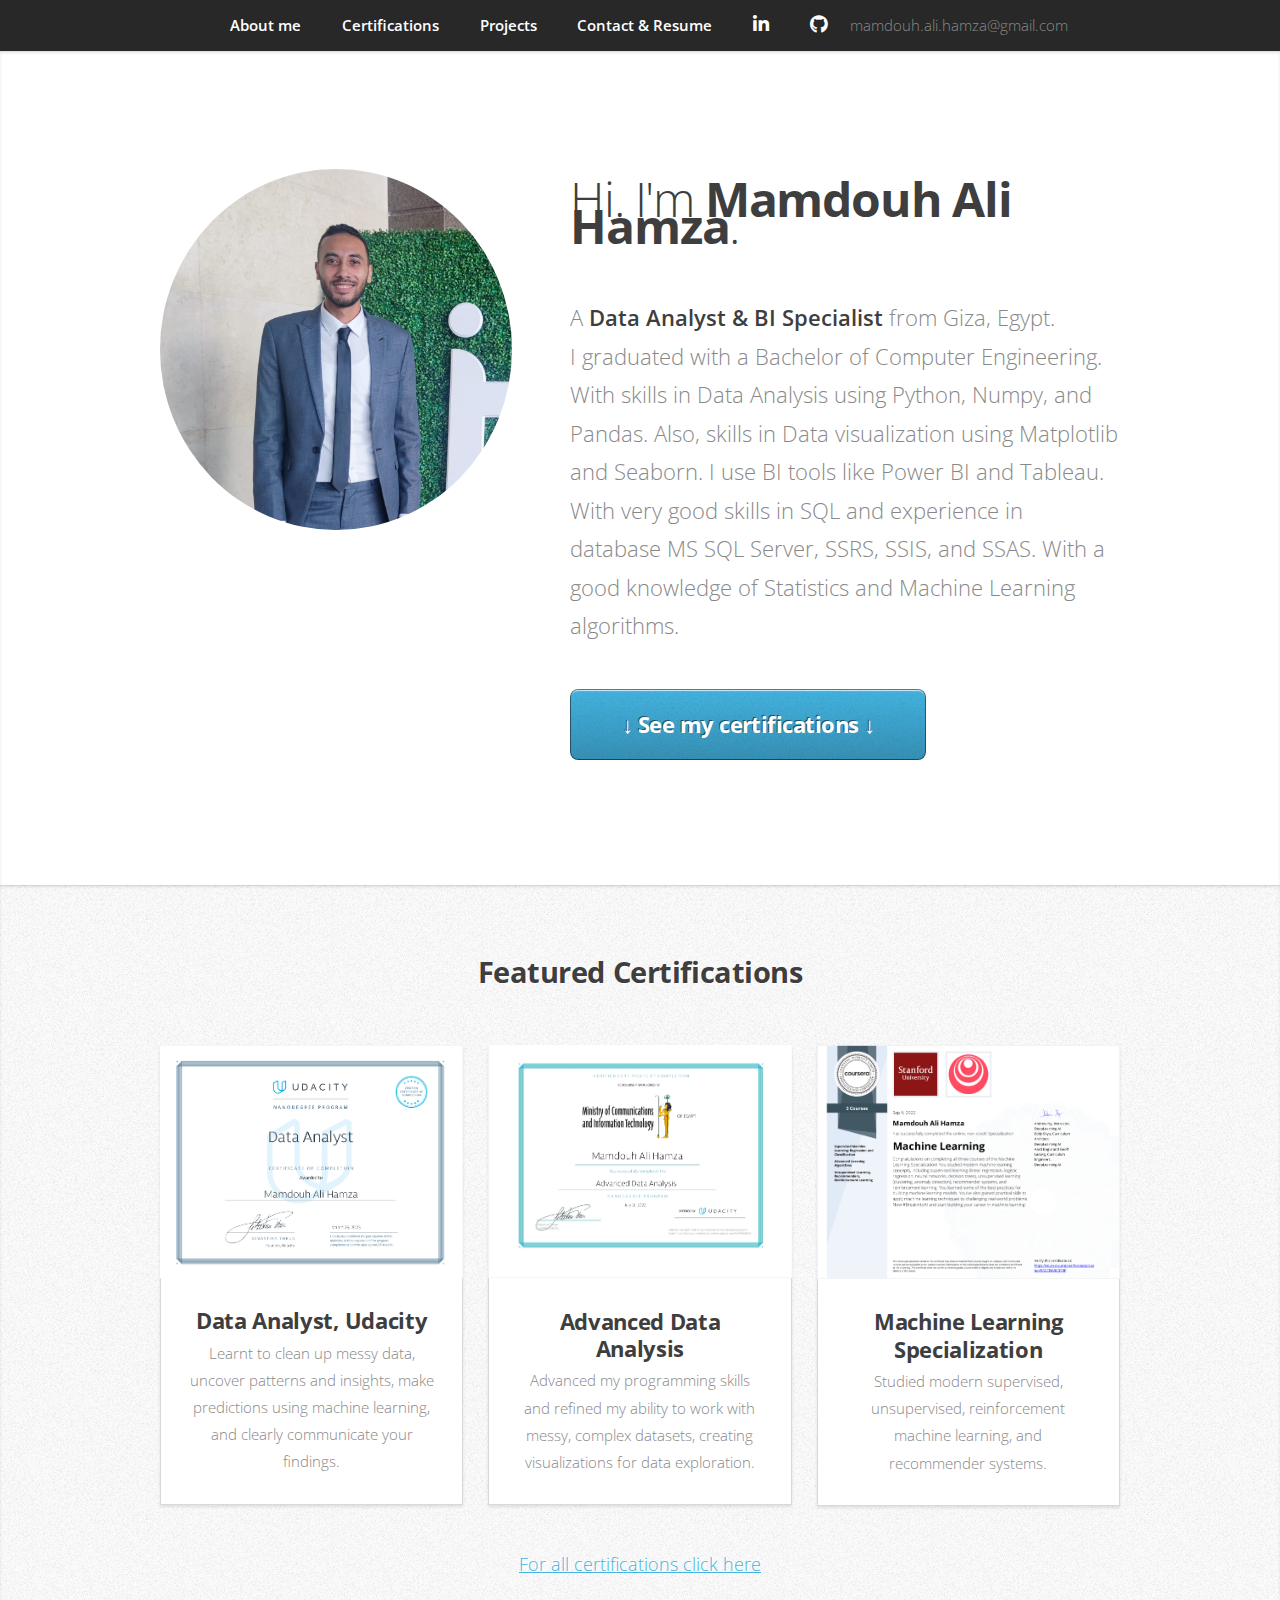
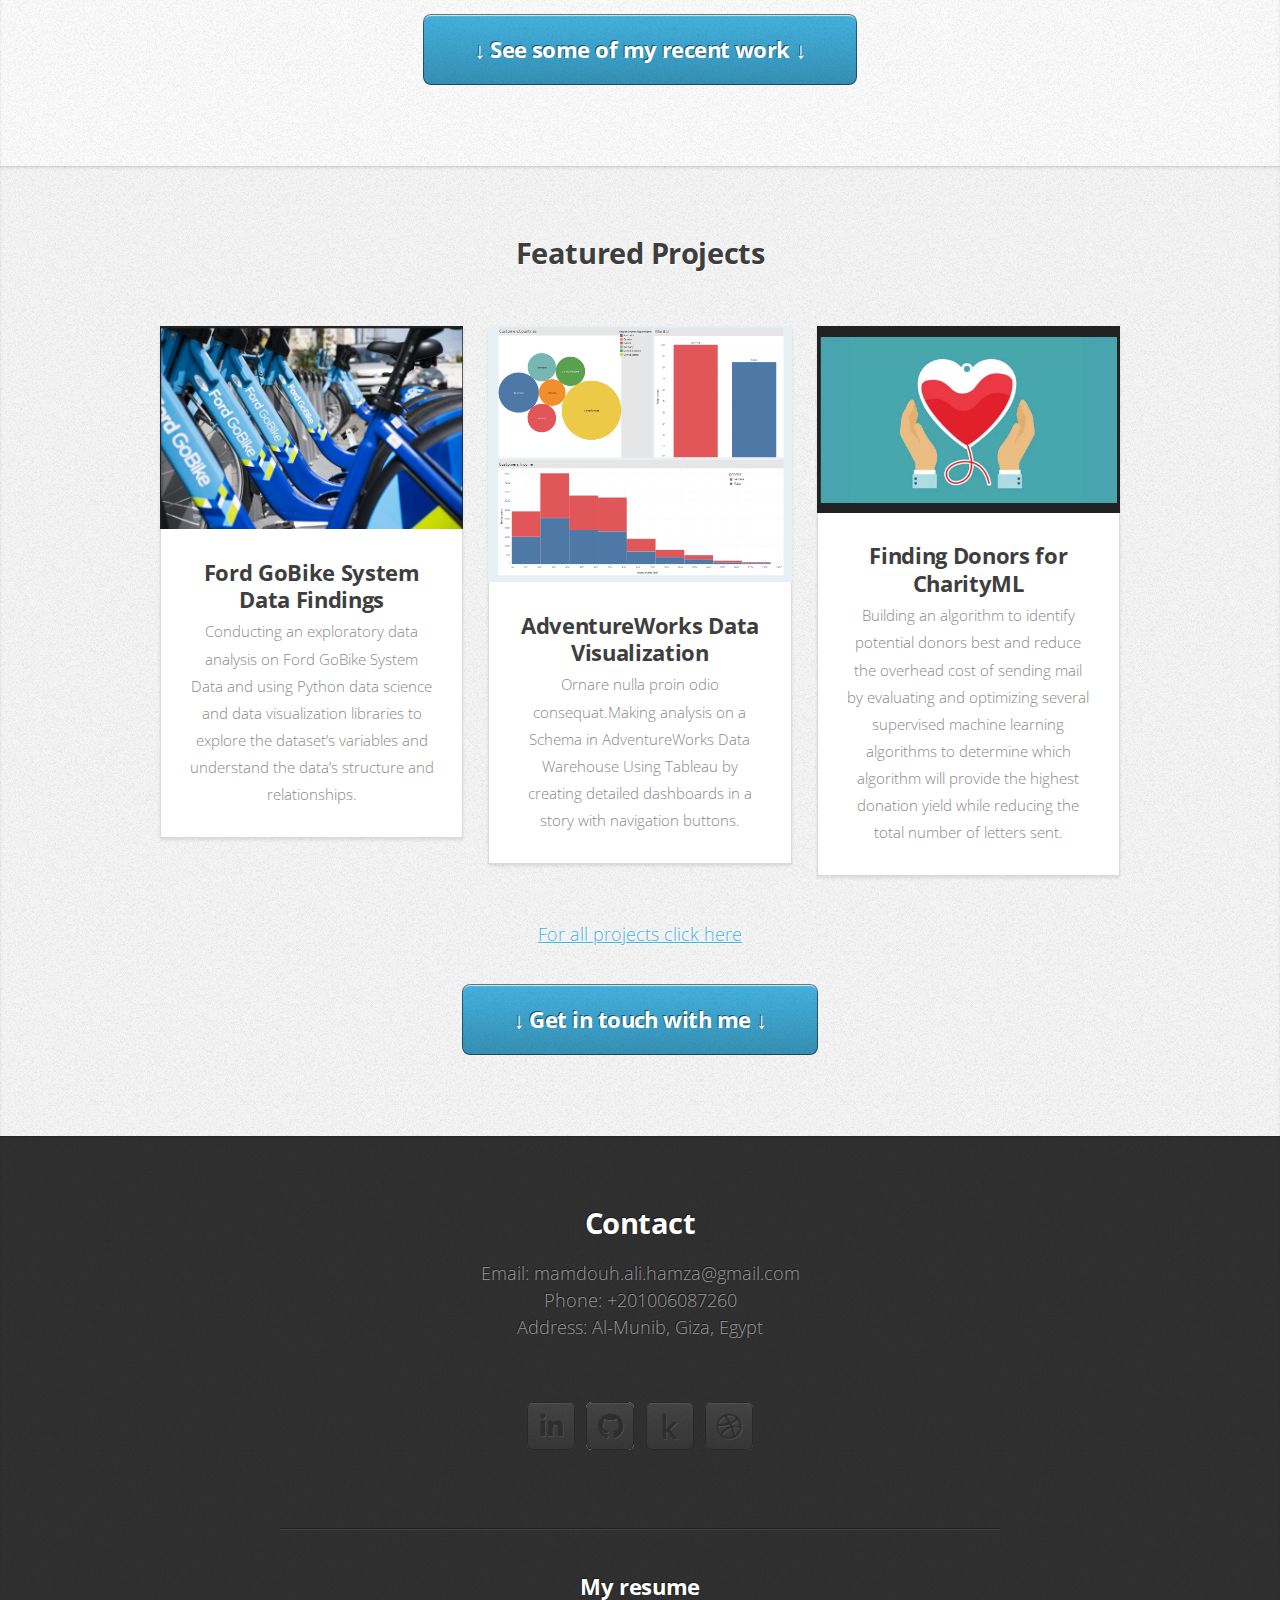
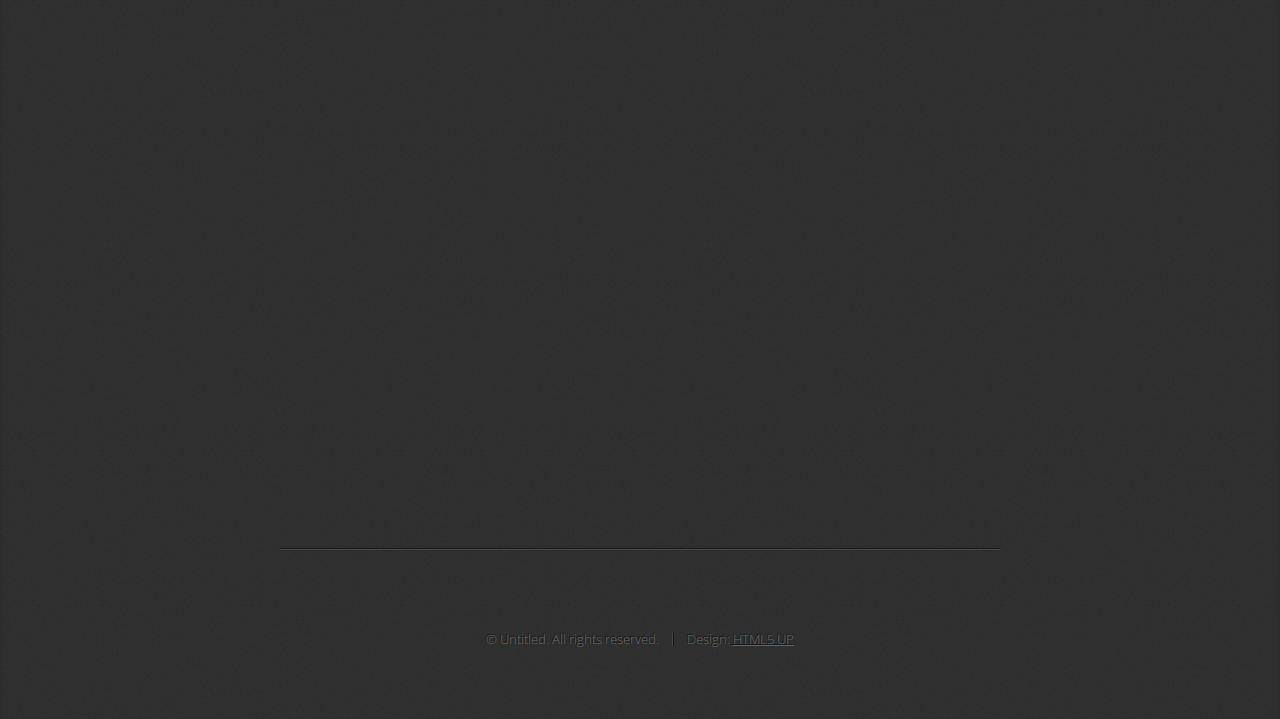
==== index.html @ 53223c03 "Update index.html" ====
<!DOCTYPE HTML>
<!--
	Miniport by HTML5 UP
	html5up.net | @ajlkn
	Free for personal and commercial use under the CCA 3.0 license (html5up.net/license)
-->
<html>
	<head>
		<title>Mamdouh's Portfolio</title>
		<meta charset="utf-8" />
		<meta name="viewport" content="width=device-width, initial-scale=1, user-scalable=no" />
		<link rel="stylesheet" href="assets/css/main.css" />
	</head>

	<body class="is-preload">

		<!-- Nav -->
			<nav id="nav">
				<ul class="container">
					<li><a href="#top">About me</a></li>
					<li><a href="#work">Certifications</a></li>
					<li><a href="#portfolio">Projects</a></li>
					<li><a href="#contact">Contact & Resume</a></li>
					
					<li><a href="https://www.linkedin.com/in/mamdouh-ali-hamza/" target="_blank" class="icon brands fa-linkedin-in"><span class="label">LinkedIn</span></a></li>
					<li><a href="https://github.com/mamdouh-ali-hamza" target="_blank" class="icon brands fa-github"><span class="label">Github</span></a></li>					
					<li><p>mamdouh.ali.hamza@gmail.com</p></li>			
				</ul>				
			</nav>

		<!-- Home -->
			<article id="top" class="wrapper style1">
				<div class="container">
					<div class="row">
						<div class="col-4 col-5-large col-12-medium">
							<span class="image fit"><img src="images/profile image1.jpg" alt="" /></span>
						</div>
						<div class="col-8 col-7-large col-12-medium">
							<header>
								<h1>Hi. I'm <strong>Mamdouh Ali Hamza</strong>.</h1>
							</header>
							<p>A <strong>Data Analyst & BI Specialist</strong> from Giza, Egypt.</br>
								 I graduated with a Bachelor of Computer Engineering. 
								With skills in Data Analysis using Python, Numpy, and Pandas. 
								Also, skills in Data visualization using Matplotlib and Seaborn. 
								I use BI tools like Power BI and Tableau. 
								With very good skills in  SQL and experience in database MS SQL Server, SSRS, SSIS, and SSAS.
								With a good knowledge of Statistics and Machine Learning algorithms.
							</p>
							<a href="#work" class="button large scrolly">&darr; See my certifications &darr;</a>
						</div>
					</div>
				</div>
			</article>

		<!-- Work -->
			<article id="work" class="wrapper style2">
				<div class="container">
					<header>
						<h2>Featured Certifications</h2>						
					</header>
					<div class="row">
						<div class="col-4 col-6-medium col-12-small">
							<article class="box style2">
								<a href="https://confirm.udacity.com/9THH42YD" target="_blank" class="image featured"><img src="images/Udacity Data Analyst Certification.png" alt="" /></a>
								<h3><a href="https://confirm.udacity.com/9THH42YD" target="_blank">Data Analyst, Udacity</a></h3>
								<p>Learnt to clean up messy data, uncover patterns and insights, make predictions using machine learning, and clearly communicate your findings.</p>
							</article>
						</div>
						<div class="col-4 col-6-medium col-12-small">
							<article class="box style2">
								<a href="https://confirm.udacity.com/GXPAGW4D" target="_blank" class="image featured"><img src="images/Advanced Data Analysis Certificate.png" alt="" /></a>
								<h3><a href="https://confirm.udacity.com/GXPAGW4D" target="_blank">Advanced Data Analysis</a></h3>
								<p>Advanced my programming skills and refined my ability to work with messy, complex datasets, creating visualizations for data exploration.</p>
							</article>
						</div>
						<div class="col-4 col-6-medium col-12-small">
							<article class="box style2">
								<a href="https://coursera.org/verify/specialization/5RCCFM9C37RP" target="_blank" class="image featured"><img src="images/Machine Learning Specialization Coursera.png" alt="" /></a>
								<h3><a href="https://coursera.org/verify/specialization/5RCCFM9C37RP" target="_blank">Machine Learning Specialization</a></h3>
								<p>Studied modern supervised, unsupervised, reinforcement machine learning, and recommender systems.</p>
							</article>
						</div>
					</div>
					<footer>
						<p><a href="https://drive.google.com/drive/folders/1p9ym1HGi2XaCDdaKX_CUDYVNmpRXcltv?usp=sharing" target="_blank">For all certifications click here</a></p>
						<a href="#portfolio" class="button large scrolly">&darr; See some of my recent work &darr;</a>
					</footer>
				</div>
			</article>

		<!-- Portfolio -->
			<article id="portfolio" class="wrapper style3">
				<div class="container">
					<header>
						<h2>Featured Projects</h2>						
					</header>
					<div class="row">
						<div class="col-4 col-6-medium col-12-small">
							<article class="box style2">
								<a href="https://github.com/mamdouh-ali-hamza/Communicate-Data-Findings" target="_blank" class="image featured"><img src="images/Ford GoBike System Data Findings.png" alt="" /></a>
								<h3><a href="https://github.com/mamdouh-ali-hamza/Communicate-Data-Findings" target="_blank">Ford GoBike System Data Findings</a></h3>
								<p>Conducting an exploratory data analysis on Ford GoBike
									System Data and using Python data science and data visualization libraries to explore the dataset’s variables and
									understand the data’s structure and relationships.</p>
							</article>
						</div>
						<div class="col-4 col-6-medium col-12-small">
							<article class="box style2">
								<a href="https://public.tableau.com/app/profile/mamdouh.ali.hamza/viz/Book2_16753751103190/Story1" target="_blank" class="image featured"><img src="images/AdventureWorks Data Visualization.png" alt="" /></a>
								<h3><a href="https://public.tableau.com/app/profile/mamdouh.ali.hamza/viz/Book2_16753751103190/Story1" target="_blank">AdventureWorks Data Visualization</a></h3>
								<p>Ornare nulla proin odio consequat.Making analysis on a Schema in AdventureWorks Data
									Warehouse Using Tableau by creating detailed dashboards in a story with navigation buttons.</p>
							</article>
						</div>
						<div class="col-4 col-6-medium col-12-small">
							<article class="box style2">
								<a href="https://github.com/mamdouh-ali-hamza/Finding-Donors-for-CharityML-Project" class="image featured"><img src="images/Finding Donors for CharityML.png" alt="" /></a>
								<h3><a href="https://github.com/mamdouh-ali-hamza/Finding-Donors-for-CharityML-Project">Finding Donors for CharityML</a></h3>
								<p>Building an algorithm to identify potential donors best and reduce the
									overhead cost of sending mail by evaluating and optimizing several supervised machine learning algorithms to
									determine which algorithm will provide the highest donation yield while reducing the total number of letters sent.</p>
							</article>
						</div>
					</div>
					<footer>
						<p><a href="https://github.com/mamdouh-ali-hamza?tab=repositories" target="_blank">For all projects click here</a></p>
						<a href="#contact" class="button large scrolly">&darr; Get in touch with me &darr;</a>
					</footer>
				</div>
			</article>

		<!-- Contact -->
			<article id="contact" class="wrapper style4">
				<div class="container medium">
					<header>
						<h2>Contact</h2>
						<p>Email: mamdouh.ali.hamza@gmail.com</br>
							Phone: +201006087260</br>
							Address: Al-Munib, Giza, Egypt</br>							
						</p>
					</header>
					<div class="row">
						<div class="col-12">
							<ul class="social">
								<li><a href="https://www.linkedin.com/in/mamdouh-ali-hamza/" target="_blank" class="icon brands fa-linkedin-in"><span class="label">LinkedIn</span></a></li>
								<li><a href="https://github.com/mamdouh-ali-hamza" target="_blank" class="icon brands fa-github"><span class="label">Github</span></a></li>
								<li><a href="https://www.kaggle.com/mamdouhalihamza" target="_blank" class="icon brands fa-kaggle"><span class="label">Kaggle</span></a></li>
								<li><a href="https://mamdouh-ali-hamza.github.io/" target="_blank" class="icon brands fa-dribbble"><span class="label">Website</span></a></li>																							
							</ul>
							
						</div>
						<div class="col-12">
							<hr />
							<h3>My resume</h3>
							<iframe src="https://drive.google.com/file/d/1KyeKARijYK1q4yAAf-oAs0cbJxmeyKhV/preview" width="640" height="480" allow="autoplay"></iframe>
							<hr />
						</div>
					</div>
					<footer>
						<ul id="copyright">
							<li>&copy; Untitled. All rights reserved.</li><li>Design: <a href="http://html5up.net">HTML5 UP</a></li>
						</ul>
					</footer>
				</div>
			</article>

		<!-- Scripts -->
			<script src="assets/js/jquery.min.js"></script>
			<script src="assets/js/jquery.scrolly.min.js"></script>
			<script src="assets/js/browser.min.js"></script>
			<script src="assets/js/breakpoints.min.js"></script>
			<script src="assets/js/util.js"></script>
			<script src="assets/js/main.js"></script>

	</body>
</html>
---- assets/css/main.css ----
@import url("https://fonts.googleapis.com/css?family=Open+Sans:300,300italic,600,600italic,700");
@import url("fontawesome-all.min.css");

/*
	Miniport by HTML5 UP
	html5up.net | @ajlkn
	Free for personal and commercial use under the CCA 3.0 license (html5up.net/license)
*/

html, body, div, span, applet, object,
iframe, h1, h2, h3, h4, h5, h6, p, blockquote,
pre, a, abbr, acronym, address, big, cite,
code, del, dfn, em, img, ins, kbd, q, s, samp,
small, strike, strong, sub, sup, tt, var, b,
u, i, center, dl, dt, dd, ol, ul, li, fieldset,
form, label, legend, table, caption, tbody,
tfoot, thead, tr, th, td, article, aside,
canvas, details, embed, figure, figcaption,
footer, header, hgroup, menu, nav, output, ruby,
section, summary, time, mark, audio, video {
	margin: 0;
	padding: 0;
	border: 0;
	font-size: 100%;
	font: inherit;
	vertical-align: baseline;}

article, aside, details, figcaption, figure,
footer, header, hgroup, menu, nav, section {
	display: block;}

body {
	line-height: 1;
}

ol, ul {
	list-style: none;
}

blockquote, q {
	quotes: none;
}

	blockquote:before, blockquote:after, q:before, q:after {
		content: '';
		content: none;
	}

table {
	border-collapse: collapse;
	border-spacing: 0;
}

body {
	-webkit-text-size-adjust: none;
}

mark {
	background-color: transparent;
	color: inherit;
}

input::-moz-focus-inner {
	border: 0;
	padding: 0;
}

input, select, textarea {
	-moz-appearance: none;
	-webkit-appearance: none;
	-ms-appearance: none;
	appearance: none;
}

/* Basic */

	html {
		box-sizing: border-box;
	}

	*, *:before, *:after {
		box-sizing: inherit;
	}

	body {
		padding-top: 3.5em;
	}

		body.is-preload *, body.is-preload *:before, body.is-preload *:after {
			-moz-animation: none !important;
			-webkit-animation: none !important;
			-ms-animation: none !important;
			animation: none !important;
			-moz-transition: none !important;
			-webkit-transition: none !important;
			-ms-transition: none !important;
			transition: none !important;
		}

	body, input, textarea, select {
		font-family: 'Open Sans', sans-serif;
		line-height: 1.85em;
		color: #888;
		font-weight: 300;
		font-size: 13pt;
	}

	a {
		-moz-transition: color .2s ease-in-out;
		-webkit-transition: color .2s ease-in-out;
		-ms-transition: color .2s ease-in-out;
		transition: color .2s ease-in-out;
		color: #43B3E0;
		text-decoration: underline;
	}

		a:hover {
			color: #43bff0 !important;
		}

		a img {
			border: 0;
		}

	b, strong {
		font-weight: 600;
		color: #3e3e3e;
	}

	i, em {
		font-style: italic;
	}

	sub {
		position: relative;
		top: 0.5em;
		font-size: 0.8em;
	}

	sup {
		position: relative;
		top: -0.5em;
		font-size: 0.8em;
	}

	blockquote {
		border-left: solid 0.75em #eee;
		padding: 1em 0 1em 1.5em;
		font-style: italic;
	}

	h1, h2, h3, h4, h5, h6 {
		color: #3e3e3e;
		margin: 0 0 0.75em 0;
	}

	h1 a, h2 a, h3 a, h4 a, h5 a, h6 a {
		text-decoration: none;
		color: inherit;
	}

	h2, h3, h4, h5, h6 {
		font-weight: 700;
	}

	h1 {
		font-size: 3.25em;
		letter-spacing: -0.025em;
		font-weight: 300;
	}

		h1 strong {
			font-weight: 700;
		}

	h2 {
		font-size: 2em;
		letter-spacing: -0.015em;
	}

	h3 {
		font-size: 1.5em;
		letter-spacing: -0.015em;
	}

	em, i {
		font-style: italic;
	}

	br.clear {
		clear: both;
	}

	hr {
		border: 0;
		border-top: solid 1px #444;
		border-top-color: rgba(0, 0, 0, 0.35);
		box-shadow: 0px 1px 0px 0px rgba(255, 255, 255, 0.1);
		height: 1px;
		margin: 3em 0;
	}

	p, ul, ol, dl, table {
		margin-bottom: 2em;
	}

	header {
		margin: 0 0 3em 0;
	}

		header > p {
			font-size: 1.25em;
			margin: 0;
		}

	footer {
		margin: 3em 0 0 0;
	}

		footer > p {
			font-size: 1.25em;
		}

/* Container */

	.container {
		margin: 0 auto;
		max-width: calc(100% - 50px);
		width: 1200px;
	}

		.container.medium {
			width: 900px;
		}

		@media screen and (max-width: 1680px) {

			.container {
				width: 1200px;
			}

				.container.medium {
					width: 900px;
				}

		}

		@media screen and (max-width: 1280px) {

			.container {
				width: 960px;
			}

				.container.medium {
					width: 720px;
				}

		}

		@media screen and (max-width: 980px) {

			.container {
				width: 100%;
			}

				.container.medium {
					width: 75%;
				}

		}

		@media screen and (max-width: 736px) {

			.container {
				width: 100%;
				max-width: calc(100% - 30px);
			}

				.container.medium {
					width: 100%;
				}

		}

/* Row */

	.row {
		display: flex;
		flex-wrap: wrap;
		box-sizing: border-box;
		align-items: stretch;
	}

		.row > * {
			box-sizing: border-box;
		}

		.row.gtr-uniform > * > :last-child {
			margin-bottom: 0;
		}

		.row.aln-left {
			justify-content: flex-start;
		}

		.row.aln-center {
			justify-content: center;
		}

		.row.aln-right {
			justify-content: flex-end;
		}

		.row.aln-top {
			align-items: flex-start;
		}

		.row.aln-middle {
			align-items: center;
		}

		.row.aln-bottom {
			align-items: flex-end;
		}

		.row > .imp {
			order: -1;
		}

		.row > .col-1 {
			width: 8.33333%;
		}

		.row > .off-1 {
			margin-left: 8.33333%;
		}

		.row > .col-2 {
			width: 16.66667%;
		}

		.row > .off-2 {
			margin-left: 16.66667%;
		}

		.row > .col-3 {
			width: 25%;
		}

		.row > .off-3 {
			margin-left: 25%;
		}

		.row > .col-4 {
			width: 33.33333%;
		}

		.row > .off-4 {
			margin-left: 33.33333%;
		}

		.row > .col-5 {
			width: 41.66667%;
		}

		.row > .off-5 {
			margin-left: 41.66667%;
		}

		.row > .col-6 {
			width: 50%;
		}

		.row > .off-6 {
			margin-left: 50%;
		}

		.row > .col-7 {
			width: 58.33333%;
		}

		.row > .off-7 {
			margin-left: 58.33333%;
		}

		.row > .col-8 {
			width: 66.66667%;
		}

		.row > .off-8 {
			margin-left: 66.66667%;
		}

		.row > .col-9 {
			width: 75%;
		}

		.row > .off-9 {
			margin-left: 75%;
		}

		.row > .col-10 {
			width: 83.33333%;
		}

		.row > .off-10 {
			margin-left: 83.33333%;
		}

		.row > .col-11 {
			width: 91.66667%;
		}

		.row > .off-11 {
			margin-left: 91.66667%;
		}

		.row > .col-12 {
			width: 100%;
		}

		.row > .off-12 {
			margin-left: 100%;
		}

		.row.gtr-0 {
			margin-top: 0px;
			margin-left: 0px;
		}

			.row.gtr-0 > * {
				padding: 0px 0 0 0px;
			}

			.row.gtr-0.gtr-uniform {
				margin-top: 0px;
			}

				.row.gtr-0.gtr-uniform > * {
					padding-top: 0px;
				}

		.row.gtr-25 {
			margin-top: -6.25px;
			margin-left: -6.25px;
		}

			.row.gtr-25 > * {
				padding: 6.25px 0 0 6.25px;
			}

			.row.gtr-25.gtr-uniform {
				margin-top: -6.25px;
			}

				.row.gtr-25.gtr-uniform > * {
					padding-top: 6.25px;
				}

		.row.gtr-50 {
			margin-top: -12.5px;
			margin-left: -12.5px;
		}

			.row.gtr-50 > * {
				padding: 12.5px 0 0 12.5px;
			}

			.row.gtr-50.gtr-uniform {
				margin-top: -12.5px;
			}

				.row.gtr-50.gtr-uniform > * {
					padding-top: 12.5px;
				}

		.row {
			margin-top: -25px;
			margin-left: -25px;
		}

			.row > * {
				padding: 25px 0 0 25px;
			}

			.row.gtr-uniform {
				margin-top: -25px;
			}

				.row.gtr-uniform > * {
					padding-top: 25px;
				}

		.row.gtr-150 {
			margin-top: -37.5px;
			margin-left: -37.5px;
		}

			.row.gtr-150 > * {
				padding: 37.5px 0 0 37.5px;
			}

			.row.gtr-150.gtr-uniform {
				margin-top: -37.5px;
			}

				.row.gtr-150.gtr-uniform > * {
					padding-top: 37.5px;
				}

		.row.gtr-200 {
			margin-top: -50px;
			margin-left: -50px;
		}

			.row.gtr-200 > * {
				padding: 50px 0 0 50px;
			}

			.row.gtr-200.gtr-uniform {
				margin-top: -50px;
			}

				.row.gtr-200.gtr-uniform > * {
					padding-top: 50px;
				}

		@media screen and (max-width: 1680px) {

			.row {
				display: flex;
				flex-wrap: wrap;
				box-sizing: border-box;
				align-items: stretch;
			}

				.row > * {
					box-sizing: border-box;
				}

				.row.gtr-uniform > * > :last-child {
					margin-bottom: 0;
				}

				.row.aln-left {
					justify-content: flex-start;
				}

				.row.aln-center {
					justify-content: center;
				}

				.row.aln-right {
					justify-content: flex-end;
				}

				.row.aln-top {
					align-items: flex-start;
				}

				.row.aln-middle {
					align-items: center;
				}

				.row.aln-bottom {
					align-items: flex-end;
				}

				.row > .imp-xlarge {
					order: -1;
				}

				.row > .col-1-xlarge {
					width: 8.33333%;
				}

				.row > .off-1-xlarge {
					margin-left: 8.33333%;
				}

				.row > .col-2-xlarge {
					width: 16.66667%;
				}

				.row > .off-2-xlarge {
					margin-left: 16.66667%;
				}

				.row > .col-3-xlarge {
					width: 25%;
				}

				.row > .off-3-xlarge {
					margin-left: 25%;
				}

				.row > .col-4-xlarge {
					width: 33.33333%;
				}

				.row > .off-4-xlarge {
					margin-left: 33.33333%;
				}

				.row > .col-5-xlarge {
					width: 41.66667%;
				}

				.row > .off-5-xlarge {
					margin-left: 41.66667%;
				}

				.row > .col-6-xlarge {
					width: 50%;
				}

				.row > .off-6-xlarge {
					margin-left: 50%;
				}

				.row > .col-7-xlarge {
					width: 58.33333%;
				}

				.row > .off-7-xlarge {
					margin-left: 58.33333%;
				}

				.row > .col-8-xlarge {
					width: 66.66667%;
				}

				.row > .off-8-xlarge {
					margin-left: 66.66667%;
				}

				.row > .col-9-xlarge {
					width: 75%;
				}

				.row > .off-9-xlarge {
					margin-left: 75%;
				}

				.row > .col-10-xlarge {
					width: 83.33333%;
				}

				.row > .off-10-xlarge {
					margin-left: 83.33333%;
				}

				.row > .col-11-xlarge {
					width: 91.66667%;
				}

				.row > .off-11-xlarge {
					margin-left: 91.66667%;
				}

				.row > .col-12-xlarge {
					width: 100%;
				}

				.row > .off-12-xlarge {
					margin-left: 100%;
				}

				.row.gtr-0 {
					margin-top: 0px;
					margin-left: 0px;
				}

					.row.gtr-0 > * {
						padding: 0px 0 0 0px;
					}

					.row.gtr-0.gtr-uniform {
						margin-top: 0px;
					}

						.row.gtr-0.gtr-uniform > * {
							padding-top: 0px;
						}

				.row.gtr-25 {
					margin-top: -6.25px;
					margin-left: -6.25px;
				}

					.row.gtr-25 > * {
						padding: 6.25px 0 0 6.25px;
					}

					.row.gtr-25.gtr-uniform {
						margin-top: -6.25px;
					}

						.row.gtr-25.gtr-uniform > * {
							padding-top: 6.25px;
						}

				.row.gtr-50 {
					margin-top: -12.5px;
					margin-left: -12.5px;
				}

					.row.gtr-50 > * {
						padding: 12.5px 0 0 12.5px;
					}

					.row.gtr-50.gtr-uniform {
						margin-top: -12.5px;
					}

						.row.gtr-50.gtr-uniform > * {
							padding-top: 12.5px;
						}

				.row {
					margin-top: -25px;
					margin-left: -25px;
				}

					.row > * {
						padding: 25px 0 0 25px;
					}

					.row.gtr-uniform {
						margin-top: -25px;
					}

						.row.gtr-uniform > * {
							padding-top: 25px;
						}

				.row.gtr-150 {
					margin-top: -37.5px;
					margin-left: -37.5px;
				}

					.row.gtr-150 > * {
						padding: 37.5px 0 0 37.5px;
					}

					.row.gtr-150.gtr-uniform {
						margin-top: -37.5px;
					}

						.row.gtr-150.gtr-uniform > * {
							padding-top: 37.5px;
						}

				.row.gtr-200 {
					margin-top: -50px;
					margin-left: -50px;
				}

					.row.gtr-200 > * {
						padding: 50px 0 0 50px;
					}

					.row.gtr-200.gtr-uniform {
						margin-top: -50px;
					}

						.row.gtr-200.gtr-uniform > * {
							padding-top: 50px;
						}

		}

		@media screen and (max-width: 1280px) {

			.row {
				display: flex;
				flex-wrap: wrap;
				box-sizing: border-box;
				align-items: stretch;
			}

				.row > * {
					box-sizing: border-box;
				}

				.row.gtr-uniform > * > :last-child {
					margin-bottom: 0;
				}

				.row.aln-left {
					justify-content: flex-start;
				}

				.row.aln-center {
					justify-content: center;
				}

				.row.aln-right {
					justify-content: flex-end;
				}

				.row.aln-top {
					align-items: flex-start;
				}

				.row.aln-middle {
					align-items: center;
				}

				.row.aln-bottom {
					align-items: flex-end;
				}

				.row > .imp-large {
					order: -1;
				}

				.row > .col-1-large {
					width: 8.33333%;
				}

				.row > .off-1-large {
					margin-left: 8.33333%;
				}

				.row > .col-2-large {
					width: 16.66667%;
				}

				.row > .off-2-large {
					margin-left: 16.66667%;
				}

				.row > .col-3-large {
					width: 25%;
				}

				.row > .off-3-large {
					margin-left: 25%;
				}

				.row > .col-4-large {
					width: 33.33333%;
				}

				.row > .off-4-large {
					margin-left: 33.33333%;
				}

				.row > .col-5-large {
					width: 41.66667%;
				}

				.row > .off-5-large {
					margin-left: 41.66667%;
				}

				.row > .col-6-large {
					width: 50%;
				}

				.row > .off-6-large {
					margin-left: 50%;
				}

				.row > .col-7-large {
					width: 58.33333%;
				}

				.row > .off-7-large {
					margin-left: 58.33333%;
				}

				.row > .col-8-large {
					width: 66.66667%;
				}

				.row > .off-8-large {
					margin-left: 66.66667%;
				}

				.row > .col-9-large {
					width: 75%;
				}

				.row > .off-9-large {
					margin-left: 75%;
				}

				.row > .col-10-large {
					width: 83.33333%;
				}

				.row > .off-10-large {
					margin-left: 83.33333%;
				}

				.row > .col-11-large {
					width: 91.66667%;
				}

				.row > .off-11-large {
					margin-left: 91.66667%;
				}

				.row > .col-12-large {
					width: 100%;
				}

				.row > .off-12-large {
					margin-left: 100%;
				}

				.row.gtr-0 {
					margin-top: 0px;
					margin-left: 0px;
				}

					.row.gtr-0 > * {
						padding: 0px 0 0 0px;
					}

					.row.gtr-0.gtr-uniform {
						margin-top: 0px;
					}

						.row.gtr-0.gtr-uniform > * {
							padding-top: 0px;
						}

				.row.gtr-25 {
					margin-top: -6.25px;
					margin-left: -6.25px;
				}

					.row.gtr-25 > * {
						padding: 6.25px 0 0 6.25px;
					}

					.row.gtr-25.gtr-uniform {
						margin-top: -6.25px;
					}

						.row.gtr-25.gtr-uniform > * {
							padding-top: 6.25px;
						}

				.row.gtr-50 {
					margin-top: -12.5px;
					margin-left: -12.5px;
				}

					.row.gtr-50 > * {
						padding: 12.5px 0 0 12.5px;
					}

					.row.gtr-50.gtr-uniform {
						margin-top: -12.5px;
					}

						.row.gtr-50.gtr-uniform > * {
							padding-top: 12.5px;
						}

				.row {
					margin-top: -25px;
					margin-left: -25px;
				}

					.row > * {
						padding: 25px 0 0 25px;
					}

					.row.gtr-uniform {
						margin-top: -25px;
					}

						.row.gtr-uniform > * {
							padding-top: 25px;
						}

				.row.gtr-150 {
					margin-top: -37.5px;
					margin-left: -37.5px;
				}

					.row.gtr-150 > * {
						padding: 37.5px 0 0 37.5px;
					}

					.row.gtr-150.gtr-uniform {
						margin-top: -37.5px;
					}

						.row.gtr-150.gtr-uniform > * {
							padding-top: 37.5px;
						}

				.row.gtr-200 {
					margin-top: -50px;
					margin-left: -50px;
				}

					.row.gtr-200 > * {
						padding: 50px 0 0 50px;
					}

					.row.gtr-200.gtr-uniform {
						margin-top: -50px;
					}

						.row.gtr-200.gtr-uniform > * {
							padding-top: 50px;
						}

		}

		@media screen and (max-width: 980px) {

			.row {
				display: flex;
				flex-wrap: wrap;
				box-sizing: border-box;
				align-items: stretch;
			}

				.row > * {
					box-sizing: border-box;
				}

				.row.gtr-uniform > * > :last-child {
					margin-bottom: 0;
				}

				.row.aln-left {
					justify-content: flex-start;
				}

				.row.aln-center {
					justify-content: center;
				}

				.row.aln-right {
					justify-content: flex-end;
				}

				.row.aln-top {
					align-items: flex-start;
				}

				.row.aln-middle {
					align-items: center;
				}

				.row.aln-bottom {
					align-items: flex-end;
				}

				.row > .imp-medium {
					order: -1;
				}

				.row > .col-1-medium {
					width: 8.33333%;
				}

				.row > .off-1-medium {
					margin-left: 8.33333%;
				}

				.row > .col-2-medium {
					width: 16.66667%;
				}

				.row > .off-2-medium {
					margin-left: 16.66667%;
				}

				.row > .col-3-medium {
					width: 25%;
				}

				.row > .off-3-medium {
					margin-left: 25%;
				}

				.row > .col-4-medium {
					width: 33.33333%;
				}

				.row > .off-4-medium {
					margin-left: 33.33333%;
				}

				.row > .col-5-medium {
					width: 41.66667%;
				}

				.row > .off-5-medium {
					margin-left: 41.66667%;
				}

				.row > .col-6-medium {
					width: 50%;
				}

				.row > .off-6-medium {
					margin-left: 50%;
				}

				.row > .col-7-medium {
					width: 58.33333%;
				}

				.row > .off-7-medium {
					margin-left: 58.33333%;
				}

				.row > .col-8-medium {
					width: 66.66667%;
				}

				.row > .off-8-medium {
					margin-left: 66.66667%;
				}

				.row > .col-9-medium {
					width: 75%;
				}

				.row > .off-9-medium {
					margin-left: 75%;
				}

				.row > .col-10-medium {
					width: 83.33333%;
				}

				.row > .off-10-medium {
					margin-left: 83.33333%;
				}

				.row > .col-11-medium {
					width: 91.66667%;
				}

				.row > .off-11-medium {
					margin-left: 91.66667%;
				}

				.row > .col-12-medium {
					width: 100%;
				}

				.row > .off-12-medium {
					margin-left: 100%;
				}

				.row.gtr-0 {
					margin-top: 0px;
					margin-left: 0px;
				}

					.row.gtr-0 > * {
						padding: 0px 0 0 0px;
					}

					.row.gtr-0.gtr-uniform {
						margin-top: 0px;
					}

						.row.gtr-0.gtr-uniform > * {
							padding-top: 0px;
						}

				.row.gtr-25 {
					margin-top: -6.25px;
					margin-left: -6.25px;
				}

					.row.gtr-25 > * {
						padding: 6.25px 0 0 6.25px;
					}

					.row.gtr-25.gtr-uniform {
						margin-top: -6.25px;
					}

						.row.gtr-25.gtr-uniform > * {
							padding-top: 6.25px;
						}

				.row.gtr-50 {
					margin-top: -12.5px;
					margin-left: -12.5px;
				}

					.row.gtr-50 > * {
						padding: 12.5px 0 0 12.5px;
					}

					.row.gtr-50.gtr-uniform {
						margin-top: -12.5px;
					}

						.row.gtr-50.gtr-uniform > * {
							padding-top: 12.5px;
						}

				.row {
					margin-top: -25px;
					margin-left: -25px;
				}

					.row > * {
						padding: 25px 0 0 25px;
					}

					.row.gtr-uniform {
						margin-top: -25px;
					}

						.row.gtr-uniform > * {
							padding-top: 25px;
						}

				.row.gtr-150 {
					margin-top: -37.5px;
					margin-left: -37.5px;
				}

					.row.gtr-150 > * {
						padding: 37.5px 0 0 37.5px;
					}

					.row.gtr-150.gtr-uniform {
						margin-top: -37.5px;
					}

						.row.gtr-150.gtr-uniform > * {
							padding-top: 37.5px;
						}

				.row.gtr-200 {
					margin-top: -50px;
					margin-left: -50px;
				}

					.row.gtr-200 > * {
						padding: 50px 0 0 50px;
					}

					.row.gtr-200.gtr-uniform {
						margin-top: -50px;
					}

						.row.gtr-200.gtr-uniform > * {
							padding-top: 50px;
						}

		}

		@media screen and (max-width: 736px) {

			.row {
				display: flex;
				flex-wrap: wrap;
				box-sizing: border-box;
				align-items: stretch;
			}

				.row > * {
					box-sizing: border-box;
				}

				.row.gtr-uniform > * > :last-child {
					margin-bottom: 0;
				}

				.row.aln-left {
					justify-content: flex-start;
				}

				.row.aln-center {
					justify-content: center;
				}

				.row.aln-right {
					justify-content: flex-end;
				}

				.row.aln-top {
					align-items: flex-start;
				}

				.row.aln-middle {
					align-items: center;
				}

				.row.aln-bottom {
					align-items: flex-end;
				}

				.row > .imp-small {
					order: -1;
				}

				.row > .col-1-small {
					width: 8.33333%;
				}

				.row > .off-1-small {
					margin-left: 8.33333%;
				}

				.row > .col-2-small {
					width: 16.66667%;
				}

				.row > .off-2-small {
					margin-left: 16.66667%;
				}

				.row > .col-3-small {
					width: 25%;
				}

				.row > .off-3-small {
					margin-left: 25%;
				}

				.row > .col-4-small {
					width: 33.33333%;
				}

				.row > .off-4-small {
					margin-left: 33.33333%;
				}

				.row > .col-5-small {
					width: 41.66667%;
				}

				.row > .off-5-small {
					margin-left: 41.66667%;
				}

				.row > .col-6-small {
					width: 50%;
				}

				.row > .off-6-small {
					margin-left: 50%;
				}

				.row > .col-7-small {
					width: 58.33333%;
				}

				.row > .off-7-small {
					margin-left: 58.33333%;
				}

				.row > .col-8-small {
					width: 66.66667%;
				}

				.row > .off-8-small {
					margin-left: 66.66667%;
				}

				.row > .col-9-small {
					width: 75%;
				}

				.row > .off-9-small {
					margin-left: 75%;
				}

				.row > .col-10-small {
					width: 83.33333%;
				}

				.row > .off-10-small {
					margin-left: 83.33333%;
				}

				.row > .col-11-small {
					width: 91.66667%;
				}

				.row > .off-11-small {
					margin-left: 91.66667%;
				}

				.row > .col-12-small {
					width: 100%;
				}

				.row > .off-12-small {
					margin-left: 100%;
				}

				.row.gtr-0 {
					margin-top: 0px;
					margin-left: 0px;
				}

					.row.gtr-0 > * {
						padding: 0px 0 0 0px;
					}

					.row.gtr-0.gtr-uniform {
						margin-top: 0px;
					}

						.row.gtr-0.gtr-uniform > * {
							padding-top: 0px;
						}

				.row.gtr-25 {
					margin-top: -3.75px;
					margin-left: -3.75px;
				}

					.row.gtr-25 > * {
						padding: 3.75px 0 0 3.75px;
					}

					.row.gtr-25.gtr-uniform {
						margin-top: -3.75px;
					}

						.row.gtr-25.gtr-uniform > * {
							padding-top: 3.75px;
						}

				.row.gtr-50 {
					margin-top: -7.5px;
					margin-left: -7.5px;
				}

					.row.gtr-50 > * {
						padding: 7.5px 0 0 7.5px;
					}

					.row.gtr-50.gtr-uniform {
						margin-top: -7.5px;
					}

						.row.gtr-50.gtr-uniform > * {
							padding-top: 7.5px;
						}

				.row {
					margin-top: -15px;
					margin-left: -15px;
				}

					.row > * {
						padding: 15px 0 0 15px;
					}

					.row.gtr-uniform {
						margin-top: -15px;
					}

						.row.gtr-uniform > * {
							padding-top: 15px;
						}

				.row.gtr-150 {
					margin-top: -22.5px;
					margin-left: -22.5px;
				}

					.row.gtr-150 > * {
						padding: 22.5px 0 0 22.5px;
					}

					.row.gtr-150.gtr-uniform {
						margin-top: -22.5px;
					}

						.row.gtr-150.gtr-uniform > * {
							padding-top: 22.5px;
						}

				.row.gtr-200 {
					margin-top: -30px;
					margin-left: -30px;
				}

					.row.gtr-200 > * {
						padding: 30px 0 0 30px;
					}

					.row.gtr-200.gtr-uniform {
						margin-top: -30px;
					}

						.row.gtr-200.gtr-uniform > * {
							padding-top: 30px;
						}

		}

/* Form */

	form label {
		color: #3e3e3e;
		font-weight: 700;
		display: block;
		margin: 0 0 0.5em 0;
	}

	form input[type=text],
	form input[type=email],
	form input[type=password],
	form select,
	form textarea {
		-moz-transition: background .2s ease-in-out, box-shadow .2s ease-in-out;
		-webkit-transition: background .2s ease-in-out, box-shadow .2s ease-in-out;
		-ms-transition: background .2s ease-in-out, box-shadow .2s ease-in-out;
		transition: background .2s ease-in-out, box-shadow .2s ease-in-out;
		-webkit-appearance: none;
		display: block;
		border: 0;
		padding: 0.75em;
		font-size: 1em;
		border-radius: 8px;
		border: solid 1px #ddd;
		background: #fff;
		color: #bbb;
		box-shadow: inset 0px 2px 3px 1px rgba(0, 0, 0, 0.05), 0px 1px 0px 0px rgba(255, 255, 255, 0.025);
		width: 100%;
	}

		form input[type=text]:focus,
		form input[type=email]:focus,
		form input[type=password]:focus,
		form select:focus,
		form textarea:focus {
			background: #fafafa;
			box-shadow: inset 0px 2px 5px 0px rgba(0, 0, 0, 0.05), 0px 1px 0px 0px rgba(255, 255, 255, 0.025), inset 0px 0px 2px 1px #43bff0;
		}

	form textarea {
		height: 15em;
	}

	form .actions:last-child {
		margin-bottom: 0;
	}

	form ::-webkit-input-placeholder {
		color: #555 !important;
	}

	form :-moz-placeholder {
		color: #555 !important;
	}

	form ::-moz-placeholder {
		color: #555 !important;
	}

	form :-ms-input-placeholder {
		color: #555 !important;
	}

	form ::-moz-focus-inner {
		border: 0;
	}

/* Tables */

	table {
		width: 100%;
	}

		table.default {
			width: 100%;
		}

			table.default tr {
				border-top: solid 1px #eee;
			}

				table.default tr:first-child {
					border-top: 0;
				}

			table.default td {
				padding: 0.5em 1em 0.5em 1em;
			}

			table.default th {
				text-align: left;
				padding: 0.5em 1em 0.5em 1em;
				font-weight: 600;
				margin: 0 0 1em 0;
			}

			table.default thead {
				background: #4f4f4f;
				color: #fff;
			}

/* Section/Article */

	section, article {
		margin-bottom: 3em;
	}

	section > :last-child,
	article > :last-child,
	section:last-child,
	article:last-child {
		margin-bottom: 0;
	}

/* Image */

	.image {
		display: inline-block;
		position: relative;
	}

		.image img {
			display: block;
			width: 100%;
		}

		.image.fit {
			display: block;
			width: 100%;
		}

		.image.featured {
			display: block;
			width: 100%;
			margin: 0 0 2em 0;
		}

		.image.left {
			float: left;
			margin: 0 2em 2em 0;
		}

		.image.centered {
			display: block;
			margin: 0 0 2em 0;
		}

			.image.centered img {
				margin: 0 auto;
				width: auto;
			}

/* Button */

	input[type="button"],
	input[type="submit"],
	input[type="reset"],
	button,
	.button {
		background-image: url("images/bg.png"), -moz-linear-gradient(top, rgba(0, 0, 0, 0), rgba(0, 0, 0, 0.2));
		background-image: url("images/bg.png"), -webkit-linear-gradient(top, rgba(0, 0, 0, 0), rgba(0, 0, 0, 0.2));
		background-image: url("images/bg.png"), -ms-linear-gradient(top, rgba(0, 0, 0, 0), rgba(0, 0, 0, 0.2));
		background-image: url("images/bg.png"), linear-gradient(top, rgba(0, 0, 0, 0), rgba(0, 0, 0, 0.2));
		-moz-transition: background-color .2s ease-in-out;
		-webkit-transition: background-color .2s ease-in-out;
		-ms-transition: background-color .2s ease-in-out;
		transition: background-color .2s ease-in-out;
		-webkit-appearance: none;
		position: relative;
		display: inline-block;
		color: #fff !important;
		text-decoration: none;
		font-weight: 700;
		border: 0;
		outline: 0;
		cursor: pointer;
		border-radius: 8px;
		text-shadow: -1px -1px 0.5px rgba(0, 0, 0, 0.5);
		overflow: hidden;
		box-shadow: inset 0px 0px 0px 1px rgba(0, 0, 0, 0.5), inset 0px 2px 1px 0px rgba(255, 255, 255, 0.75);
		background-color: #43B3E0;
		padding: 1em 2.35em 1em 2.35em;
		font-size: 1.1em;
		max-width: 24em;
	}

		input[type="button"]:hover,
		input[type="submit"]:hover,
		input[type="reset"]:hover,
		button:hover,
		.button:hover {
			background-color: #43bff0;
			color: #fff !important;
		}

		input[type="button"]:active,
		input[type="submit"]:active,
		input[type="reset"]:active,
		button:active,
		.button:active {
			background-color: #3BA8D3;
			top: 1px;
		}

		input[type="button"].large,
		input[type="submit"].large,
		input[type="reset"].large,
		button.large,
		.button.large {
			font-size: 1.5em;
			letter-spacing: -0.025em;
		}

		input[type="button"].alt,
		input[type="submit"].alt,
		input[type="reset"].alt,
		button.alt,
		.button.alt {
			background-color: #444;
			box-shadow: inset 0px 0px 0px 1px #242424, inset 0px 2px 1px 0px rgba(255, 255, 255, 0.2);
		}

			input[type="button"].alt:hover,
			input[type="submit"].alt:hover,
			input[type="reset"].alt:hover,
			button.alt:hover,
			.button.alt:hover {
				background-color: #4f4f4f;
				color: #fff !important;
			}

			input[type="button"].alt:active,
			input[type="submit"].alt:active,
			input[type="reset"].alt:active,
			button.alt:active,
			.button.alt:active {
				background-color: #3f3f3f;
			}

/* List */

	ul {
		list-style: disc;
		padding-left: 1em;
	}

		ul li {
			padding-left: 0.5em;
		}

	ol {
		list-style: decimal;
		padding-left: 1.25em;
	}

		ol li {
			padding-left: 0.25em;
		}

/* Social */

	ul.social {
		cursor: default;
		margin: 0;
		list-style: none;
		padding-left: 0;
	}

		ul.social li {
			position: relative;
			display: inline-block;
			margin: 0.25em;
			top: 0;
			padding-left: 0;
		}

			ul.social li a {
				-moz-transition: top .2s ease-in-out;
				-webkit-transition: top .2s ease-in-out;
				-ms-transition: top .2s ease-in-out;
				transition: top .2s ease-in-out;
				display: block;
				width: 48px;
				height: 48px;
				border-radius: 6px;
				top: 0;
				position: relative;
			}

				ul.social li a:before {
					background-image: url("images/bg.png"), -moz-linear-gradient(top, rgba(0, 0, 0, 0), rgba(0, 0, 0, 0.2));
					background-image: url("images/bg.png"), -webkit-linear-gradient(top, rgba(0, 0, 0, 0), rgba(0, 0, 0, 0.2));
					background-image: url("images/bg.png"), -ms-linear-gradient(top, rgba(0, 0, 0, 0), rgba(0, 0, 0, 0.2));
					background-image: url("images/bg.png"), linear-gradient(top, rgba(0, 0, 0, 0), rgba(0, 0, 0, 0.2));
					-moz-transition: background-color .2s ease-in-out;
					-webkit-transition: background-color .2s ease-in-out;
					-ms-transition: background-color .2s ease-in-out;
					transition: background-color .2s ease-in-out;
					background-color: #444;
					border-radius: 6px;
					box-shadow: inset 0px 0px 0px 1px #282828, inset 0px 2px 1px 0px rgba(255, 255, 255, 0.1);
					color: #2E2E2E !important;
					display: block;
					font-size: 26px;
					height: 48px;
					line-height: 48px;
					text-align: center;
					outline: 0;
					overflow: hidden;
					text-shadow: 1px 1px 0px rgba(255, 255, 255, 0.1);
					width: 48px;
				}

				ul.social li a.fa-twitter {
					background-color: #2DAAE4;
				}

				ul.social li a.fa-facebook-f {
					background-color: #3C5A98;
				}

				ul.social li a.fa-dribbble {
					background-color: #C4376B;
				}

				ul.social li a.fa-linkedin-in {
					background-color: #006599;
				}

				ul.social li a.fa-tumblr {
					background-color: #51718A;
				}

				ul.social li a.fa-google-plus {
					background-color: #DA2713;
				}

				ul.social li a.fa-github {
					background-color: #FAFAFA;
				}

				ul.social li a.fa-rss {
					background-color: #F2600B;
				}

				ul.social li a.fa-instagram {
					background-color: #E0D7C8;
				}

				ul.social li a.fa-foursquare {
					background-color: #39A3D4;
				}

				ul.social li a.fa-skype {
					background-color: #10BEF1;
				}

				ul.social li a.fa-soundcloud {
					background-color: #FE5419;
				}

				ul.social li a.fa-youtube {
					background-color: #BF2E25;
				}

				ul.social li a.fa-blogger {
					background-color: #FF6501;
				}

				ul.social li a.fa-flickr {
					background-color: #0062DB;
				}

				ul.social li a.fa-vimeo {
					background-color: #4C8AB0;
				}

				ul.social li a:hover {
					top: -5px;
				}

					ul.social li a:hover:before {
						background-color: transparent;
					}

/* Actions */

	ul.actions {
		list-style: none;
		padding-left: 0;
	}

		ul.actions li {
			display: inline-block;
			margin: 0 0 0 1em;
			padding-left: 0;
		}

			ul.actions li:first-child {
				margin-left: 0;
			}

/* Box */

	.box {
		background: #fff;
		box-shadow: inset 0px 0px 0px 1px rgba(0, 0, 0, 0.15), 0px 2px 3px 0px rgba(0, 0, 0, 0.1);
		text-align: center;
		padding: 2em;
	}

		.box.style1 {
			padding: 3em 2em 3.5em 2em;
		}

			.box.style1 h3 {
				margin-bottom: 0.5em;
			}

		.box.style2 h3 {
			margin-bottom: 0.25em;
		}

		.box.style2 .image {
			position: relative;
			left: 2em;
			top: 2em;
			margin: -4em 0 4em -4em;
			width: auto;
		}

/* Icons */

	.icon {
		text-decoration: none;
		text-decoration: none;
	}

		.icon:before {
			-moz-osx-font-smoothing: grayscale;
			-webkit-font-smoothing: antialiased;
			display: inline-block;
			font-style: normal;
			font-variant: normal;
			text-rendering: auto;
			line-height: 1;
			text-transform: none !important;
			font-family: 'Font Awesome 5 Free';
			font-weight: 400;
		}

		.icon:before {
			font-size: 1.25em;
		}

		.icon > .label {
			display: none;
		}

		.icon.solid:before {
			font-weight: 900;
		}

		.icon.brands:before {
			font-family: 'Font Awesome 5 Brands';
		}

		.icon.featured {
			color: #EA8A95;
			display: block;
			margin: 0 0 1.5em 0;
			cursor: default;
		}

			.icon.featured:before {
				font-size: 6em;
			}

/* Wrappers */

	.wrapper {
		background-image: url("images/bg.png");
		box-shadow: inset 0px 1px 0px 0px rgba(0, 0, 0, 0.05), inset 0px 2px 3px 0px rgba(0, 0, 0, 0.1);
		padding: 8em 0 8em 0;
		text-align: center;
	}

		.wrapper.style1 {
			background-image: none;
			background-color: #fff;
		}

		.wrapper.style2 {
			background-color: #fafafa;
			text-shadow: 1px 1px 0px #fff;
		}

		.wrapper.style3 {
			background-color: #f4f4f4;
			text-shadow: 1px 1px 0px #fff;
		}

		.wrapper.style4 {
			background-color: #303030;
			color: #999;
			text-shadow: -1px -1px 0px #181818;
		}

			.wrapper.style4 h1, .wrapper.style4 h2, .wrapper.style4 h3, .wrapper.style4 h4, .wrapper.style4 h5, .wrapper.style4 h6 {
				color: #fff;
			}

			.wrapper.style4 form input[type=text],
			.wrapper.style4 form input[type=password],
			.wrapper.style4 form select,
			.wrapper.style4 form textarea {
				border: none;
				background: #282828;
			}

				.wrapper.style4 form input[type=text]:focus,
				.wrapper.style4 form input[type=password]:focus,
				.wrapper.style4 form select:focus,
				.wrapper.style4 form textarea:focus {
					background: #252525;
				}

/* Nav */

	#nav {
		background-color: #282828;
		text-align: center;
		position: fixed;
		left: 0;
		top: 0;
		width: 100%;
		z-index: 10000;
		cursor: default;
		height: 3.5em;
		line-height: 3.5em;
	}

		#nav ul {
			margin-bottom: 0;
			list-style: none;
			padding-left: 0;
		}

		#nav li {
			display: inline-block;
			padding-left: 0;
		}

		#nav a {
			-moz-transition: background-color .2s ease-in-out;
			-webkit-transition: background-color .2s ease-in-out;
			-ms-transition: background-color .2s ease-in-out;
			transition: background-color .2s ease-in-out;
			position: relative;
			display: block;
			color: #fff;
			text-decoration: none;
			outline: 0;
			font-weight: 600;
			border-radius: 8px;
			color: #fff;
			height: 2.5em;
			line-height: 2.5em;
			padding: 0 1.25em;
		}

			#nav a:hover {
				color: #fff !important;
				background: #383838;
			}

			#nav a.active {
				background: #484848;
			}

				#nav a.active:before {
					content: '';
					display: block;
					position: absolute;
					bottom: -0.6em;
					left: 50%;
					margin-left: -0.75em;
					border-left: solid 0.75em transparent;
					border-right: solid 0.75em transparent;
					border-top: solid 0.6em #282828;
				}

/* Articles */

	body > article {
		margin-bottom: 0;
	}

	#top {
		padding: 3em 0 3em 0;
		text-align: left;
	}

		#top .image {
			border-radius: 100%;
			width: 20em;
			height: 20em;
			margin: 0;
		}

			#top .image img {
				border-radius: 100%;
			}

		#top h1 {
			margin-top: 0.35em;
		}

		#top p {
			font-size: 1.5em;
			line-height: 1.75em;
		}

			#top p a {
				color: inherit;
			}

	#contact footer {
		font-size: 0.9em;
	}

/* Copyright */

	#copyright {
		color: #666;
		font-size: 1em;
		line-height: 1em;
		list-style: none;
		padding-left: 0;
		margin-bottom: 0;
	}

		#copyright li {
			display: inline-block;
			border-left: solid 1px rgba(0, 0, 0, 0.5);
			box-shadow: -1px 0px 0px 0px rgba(255, 255, 255, 0.1);
			padding: 0 0 0 1em;
			margin: 0 0 0 1em;
		}

			#copyright li:first-child {
				border: 0;
				box-shadow: none;
				padding-left: 0;
				margin-left: 0;
			}

		#copyright a {
			-moz-transition: color .2s ease-in-out;
			-webkit-transition: color .2s ease-in-out;
			-ms-transition: color .2s ease-in-out;
			transition: color .2s ease-in-out;
			color: inherit;
		}

			#copyright a:hover {
				color: #777;
			}

/* Large */

	@media screen and (max-width: 1280px) {

		/* Basic */

			body {
				font-size: 11pt;
			}

			input, textarea, select {
				font-size: 11pt;
			}

			header {
				margin: 0 0 4em 0;
			}

		/* Wrappers */

			.wrapper {
				padding: 5em 0 5em 0;
				text-align: center;
			}

				.wrapper.style4 .row-special {
					margin: 2em 0 0 0;
					padding: 2em 0 2em 0;
				}

		/* Articles */

			#top {
				padding: 8em 0;
			}

				#top .image {
					width: 24em;
					height: 24em;
					margin: 0;
				}

	}

/* Medium */

	@media screen and (max-width: 980px) {

		/* Articles */

			#top {
				text-align: center;
				padding: 5em 0;
			}

				#top .image {
					margin: 0 auto 2em auto;
				}

	}

/* Small */

	@media screen and (max-width: 736px) {

		/* Basic */

			body {
				padding-top: 44px;
			}

			body, input, textarea, select {
				line-height: 1.75em;
				font-size: 10pt;
				letter-spacing: 0;
			}

			h1, h2, h3, h4, h5, h6 {
				font-size: 1.25em;
				margin: 0 0 0.4em 0;
			}

			h1 {
				font-size: 2.25em;
				line-height: 1.25em;
			}

			header {
				margin: 0 0 2em 0;
			}

				header > p {
					font-size: 1.25em;
				}

			footer {
				margin: 2.5em 0 0 0;
			}

				footer > p {
					font-size: 1.25em;
				}

			hr {
				margin: 1.5em 0 2em 0;
			}

		/* Section/Article */

			section, article {
				clear: both;
			}

		/* Button */

			input[type="button"],
			input[type="submit"],
			input[type="reset"],
			button,
			.button {
				text-align: center;
				font-size: 1.2em;
				width: 100%;
				padding: 1em 0 1em 0;
			}

				input[type="button"].large,
				input[type="submit"].large,
				input[type="reset"].large,
				button.large,
				.button.large {
					font-size: 1.2em;
					letter-spacing: 0;
				}

		/* Social */

			ul.social {
				padding: 1em 0.5em 0 0.5em;
			}

				ul.social li {
					margin: 0.5em 0.5em 0.5em 0.5em;
				}

					ul.social li a {
						top: 0 !important;
					}

						ul.social li a:before {
							background-color: transparent !important;
						}

		/* Actions */

			ul.actions {
				margin: 0;
			}

				ul.actions li {
					display: block;
					margin: 15px 0 0 0;
				}

					ul.actions li:first-child {
						margin-top: 0;
					}

		/* Box */

			.box {
				padding: 30px 20px 30px 20px;
				margin: 0 0 20px 0 !important;
			}

				.box h3 {
					margin-bottom: 0.25em;
				}

				.box .image.centered {
					margin-bottom: 1em;
				}

				.box .image.featured {
					position: relative;
					left: 20px;
					top: 20px;
					margin: -50px 0 50px -40px;
					width: auto;
				}

				.box.style1 {
					max-width: 32em;
					margin-left: auto !important;
					margin-right: auto !important;
				}

				.box.style2 {
					max-width: 32em;
					margin-left: auto !important;
					margin-right: auto !important;
				}

		/* Wrappers */

			.wrapper {
				padding: 3em 0;
				text-align: center;
			}

		/* Nav */

			#nav {
				height: 44px;
				line-height: 44px;
			}

				#nav a {
					padding: 0 0.75em;
					height: inherit;
					line-height: inherit;
					border-radius: 0;
				}

					#nav a:hover {
						background-color: transparent;
					}

		/* Articles */

			#top {
				padding: 3em 0;
			}

				#top .image {
					width: 15em;
					height: 15em;
					margin-bottom: 0;
				}

				#top p {
					font-size: 1em;
				}

			#contact footer {
				margin: 0;
			}

		/* Copyright */

			#copyright {
				font-size: 1em;
				margin: 0;
			}

				#copyright li {
					display: block;
					margin: 1em 0 0 0;
					padding: 0;
					box-shadow: none;
					border-left: 0;
				}

					#copyright li:first-child {
						margin-top: 0;
					}

	}
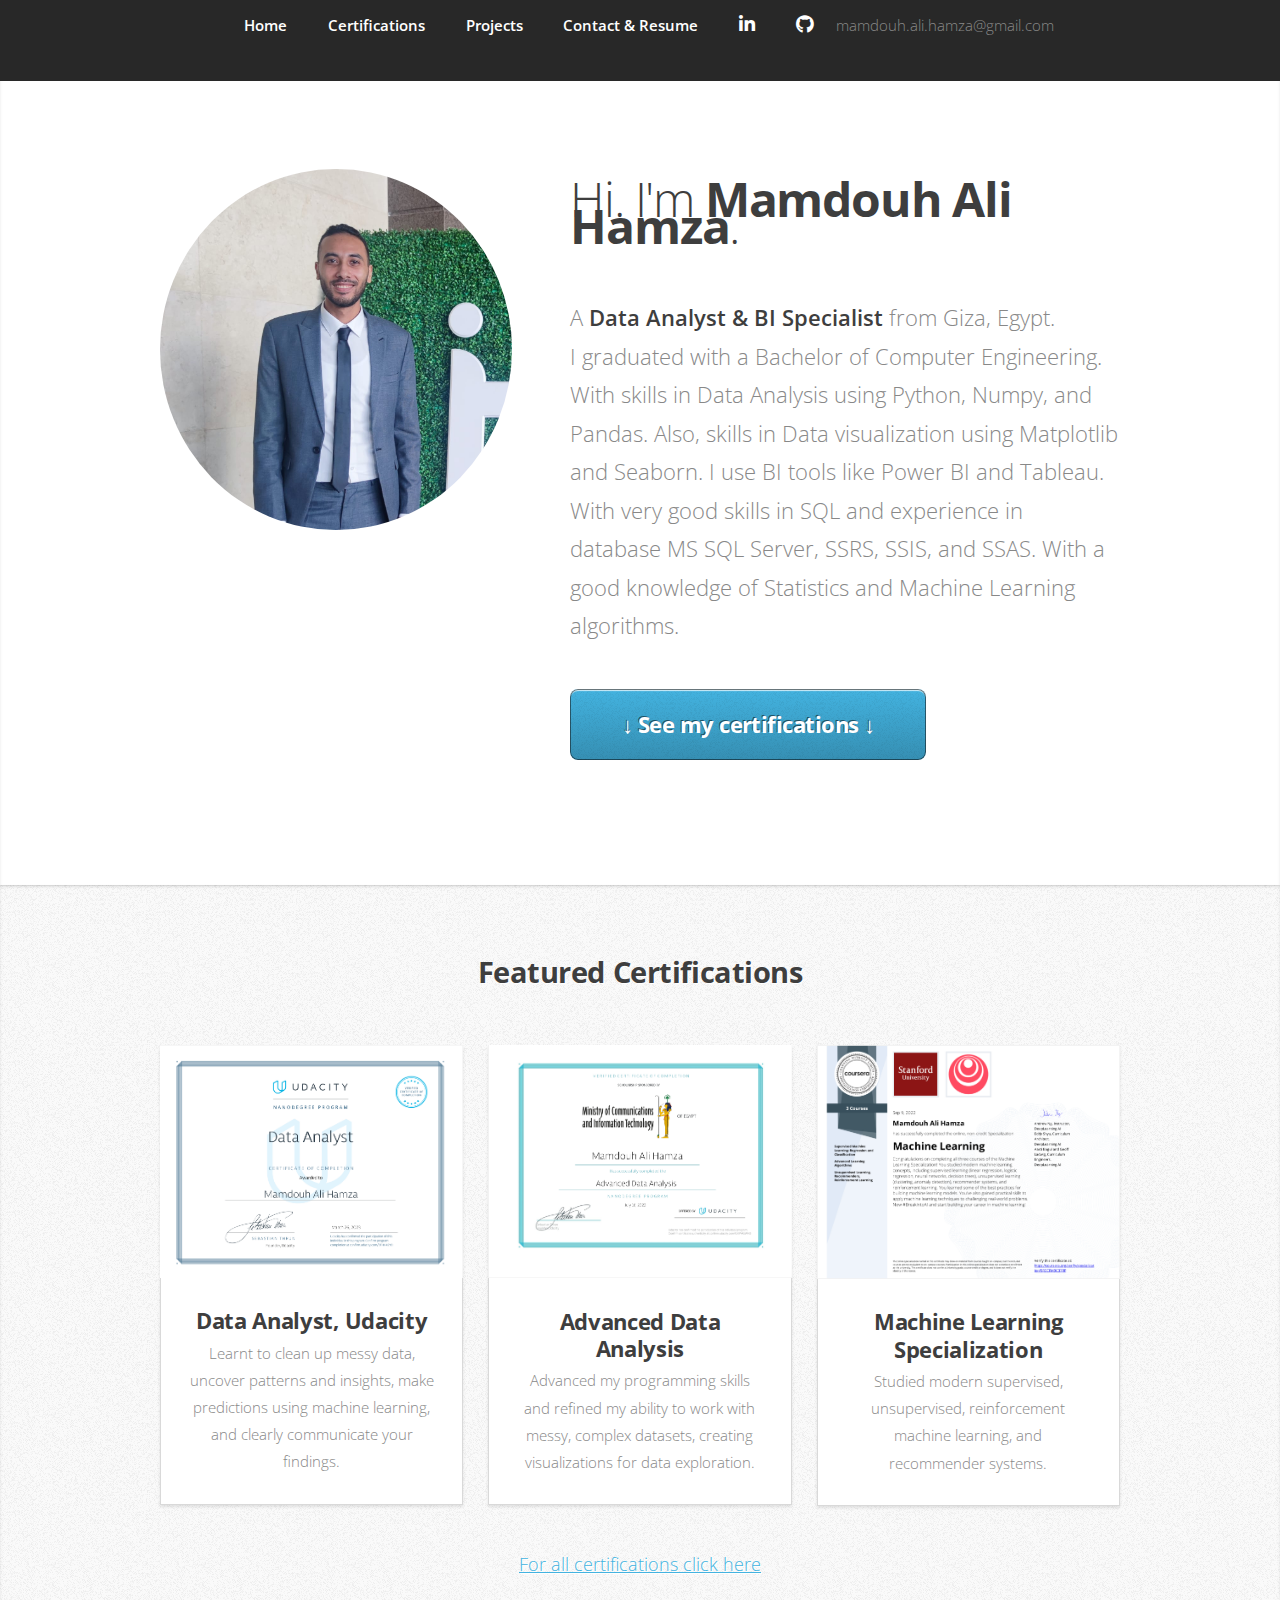
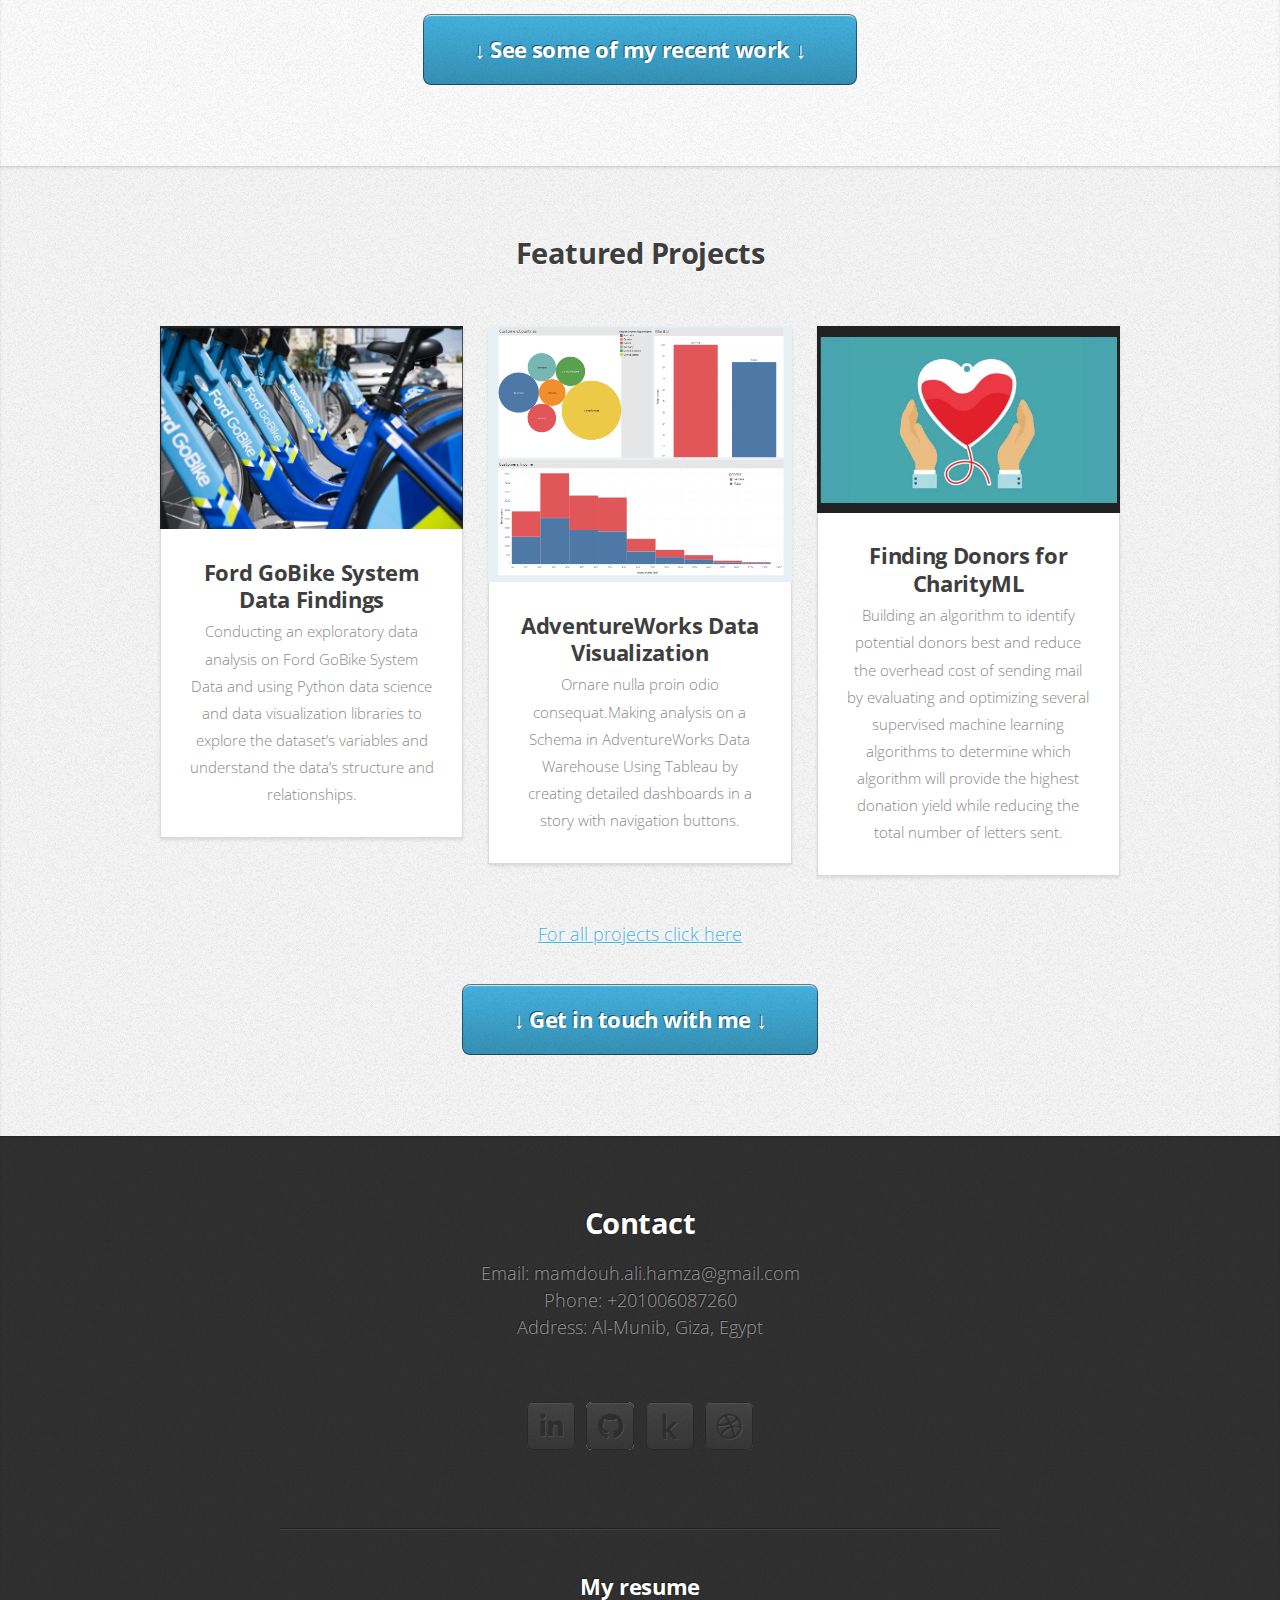
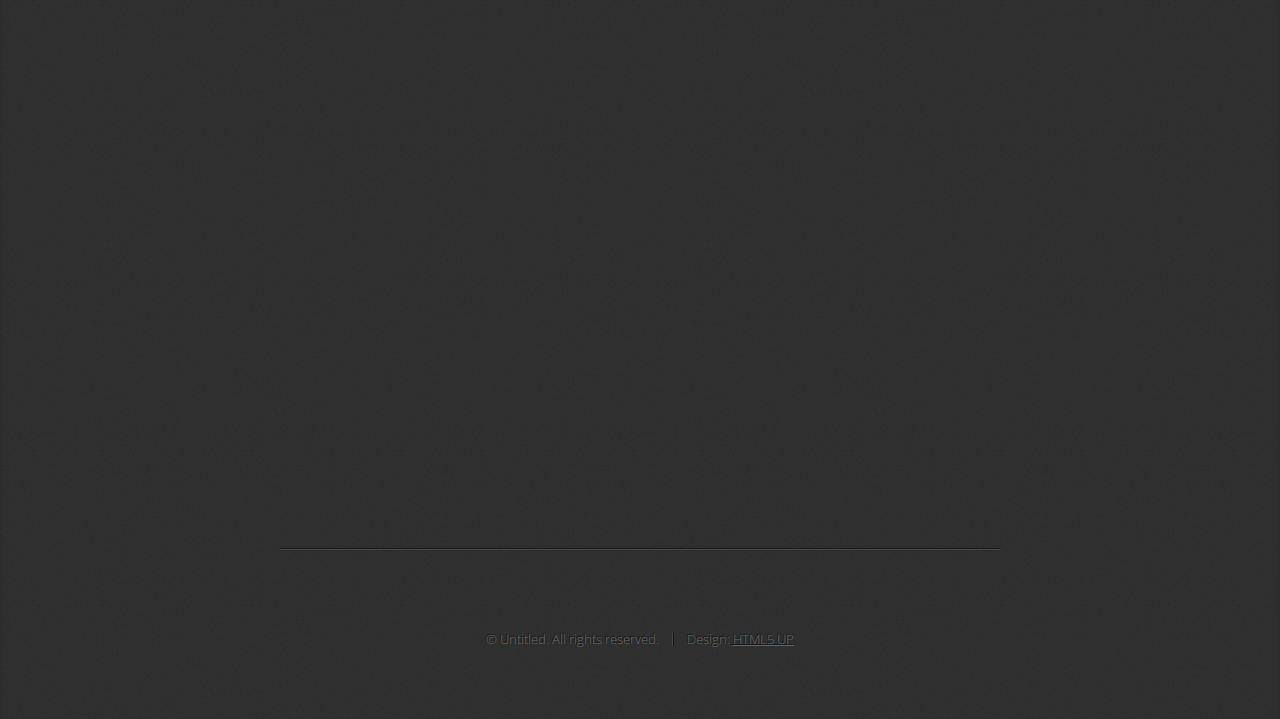
==== commit 47674c5d: "Update index.html" ====
--- a/index.html
+++ b/index.html
@@ -17,7 +17,7 @@
 		<!-- Nav -->
 			<nav id="nav">
 				<ul class="container">
-					<li><a href="#top">About me</a></li>
+					<li><a href="#top">Home</a></li>
 					<li><a href="#work">Certifications</a></li>
 					<li><a href="#portfolio">Projects</a></li>
 					<li><a href="#contact">Contact & Resume</a></li>
@@ -115,8 +115,8 @@
 						</div>
 						<div class="col-4 col-6-medium col-12-small">
 							<article class="box style2">
-								<a href="https://github.com/mamdouh-ali-hamza/Finding-Donors-for-CharityML-Project" class="image featured"><img src="images/Finding Donors for CharityML.png" alt="" /></a>
-								<h3><a href="https://github.com/mamdouh-ali-hamza/Finding-Donors-for-CharityML-Project">Finding Donors for CharityML</a></h3>
+								<a href="https://github.com/mamdouh-ali-hamza/Finding-Donors-for-CharityML-Project" target="_blank" class="image featured"><img src="images/Finding Donors for CharityML.png" alt="" /></a>
+								<h3><a href="https://github.com/mamdouh-ali-hamza/Finding-Donors-for-CharityML-Project" target="_blank">Finding Donors for CharityML</a></h3>
 								<p>Building an algorithm to identify potential donors best and reduce the
 									overhead cost of sending mail by evaluating and optimizing several supervised machine learning algorithms to
 									determine which algorithm will provide the highest donation yield while reducing the total number of letters sent.</p>
--- a/assets/css/main.css
+++ b/assets/css/main.css
@@ -2044,7 +2044,7 @@
 		width: 100%;
 		z-index: 10000;
 		cursor: default;
-		height: 3.5em;
+		height: auto;
 		line-height: 3.5em;
 	}
 
@@ -2442,4 +2442,4 @@
 						margin-top: 0;
 					}
 
-	}+	}
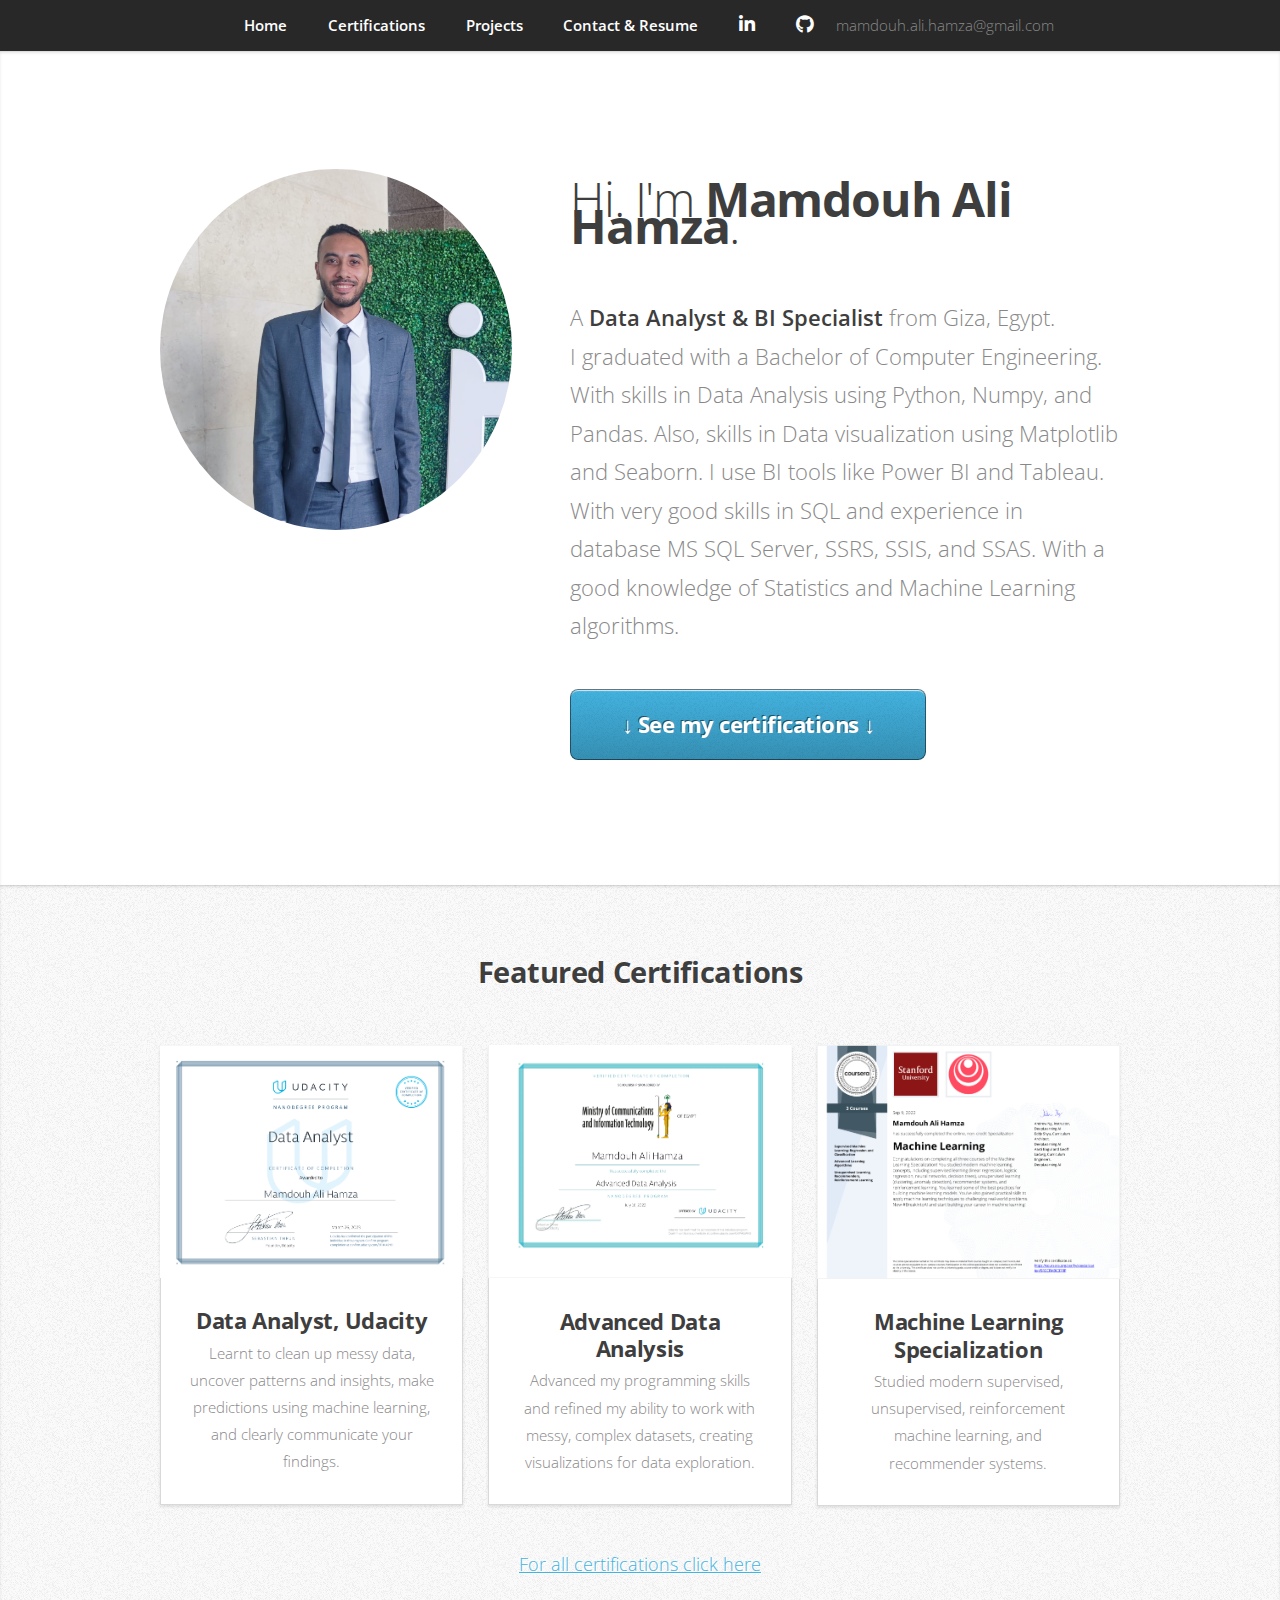
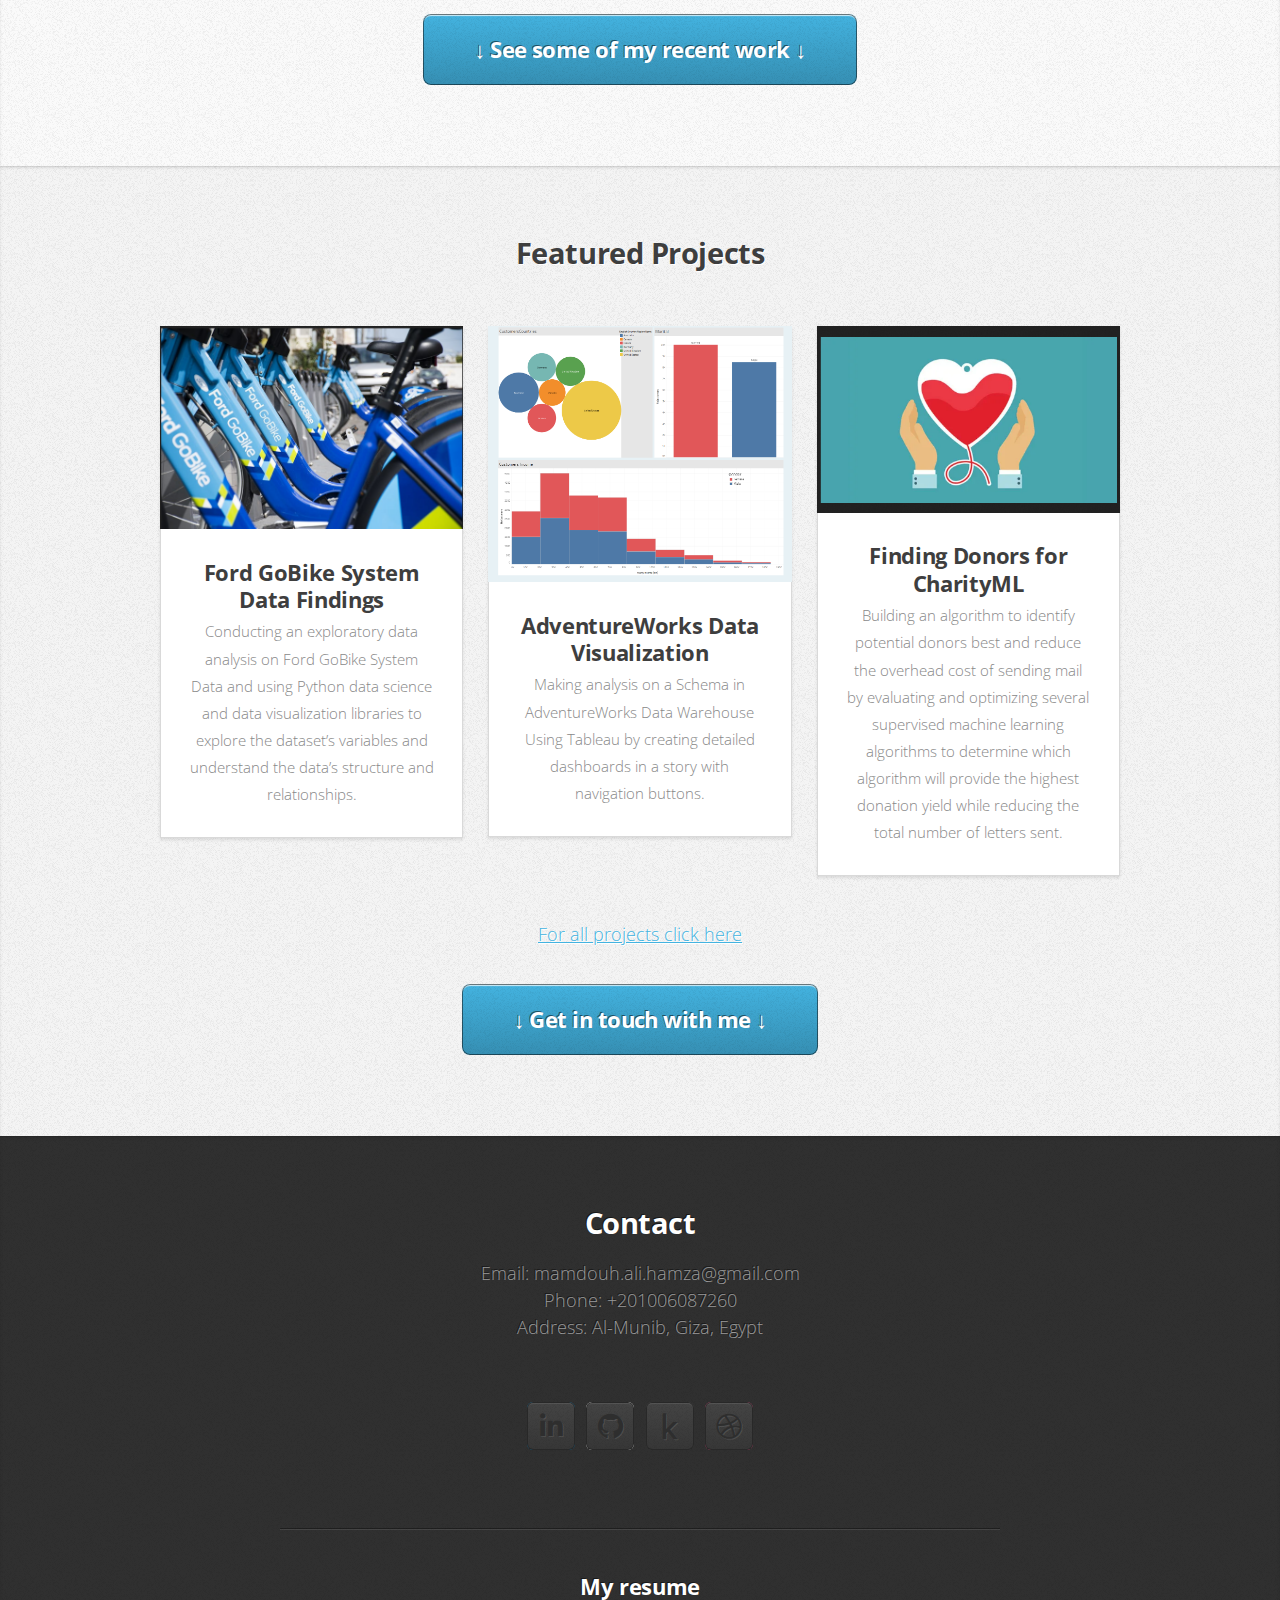
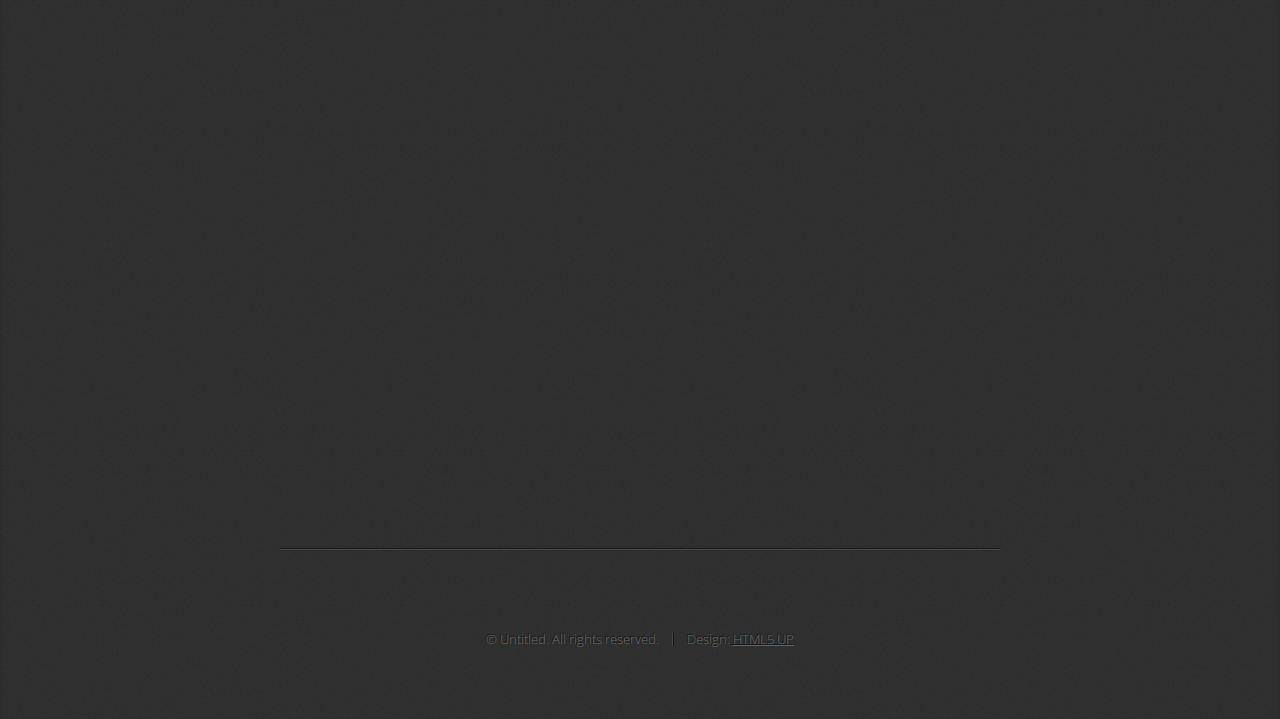
==== commit f5008f5f: "Update index.html" ====
--- a/index.html
+++ b/index.html
@@ -109,7 +109,7 @@
 							<article class="box style2">
 								<a href="https://public.tableau.com/app/profile/mamdouh.ali.hamza/viz/Book2_16753751103190/Story1" target="_blank" class="image featured"><img src="images/AdventureWorks Data Visualization.png" alt="" /></a>
 								<h3><a href="https://public.tableau.com/app/profile/mamdouh.ali.hamza/viz/Book2_16753751103190/Story1" target="_blank">AdventureWorks Data Visualization</a></h3>
-								<p>Ornare nulla proin odio consequat.Making analysis on a Schema in AdventureWorks Data
+								<p>Making analysis on a Schema in AdventureWorks Data
 									Warehouse Using Tableau by creating detailed dashboards in a story with navigation buttons.</p>
 							</article>
 						</div>
--- a/assets/css/main.css
+++ b/assets/css/main.css
@@ -2044,7 +2044,7 @@
 		width: 100%;
 		z-index: 10000;
 		cursor: default;
-		height: auto;
+		height: 3.5em;
 		line-height: 3.5em;
 	}
 
@@ -2072,8 +2072,8 @@
 			font-weight: 600;
 			border-radius: 8px;
 			color: #fff;
-			height: 2.5em;
-			line-height: 2.5em;
+			height: auto;
+			line-height: auto;
 			padding: 0 1.25em;
 		}
 
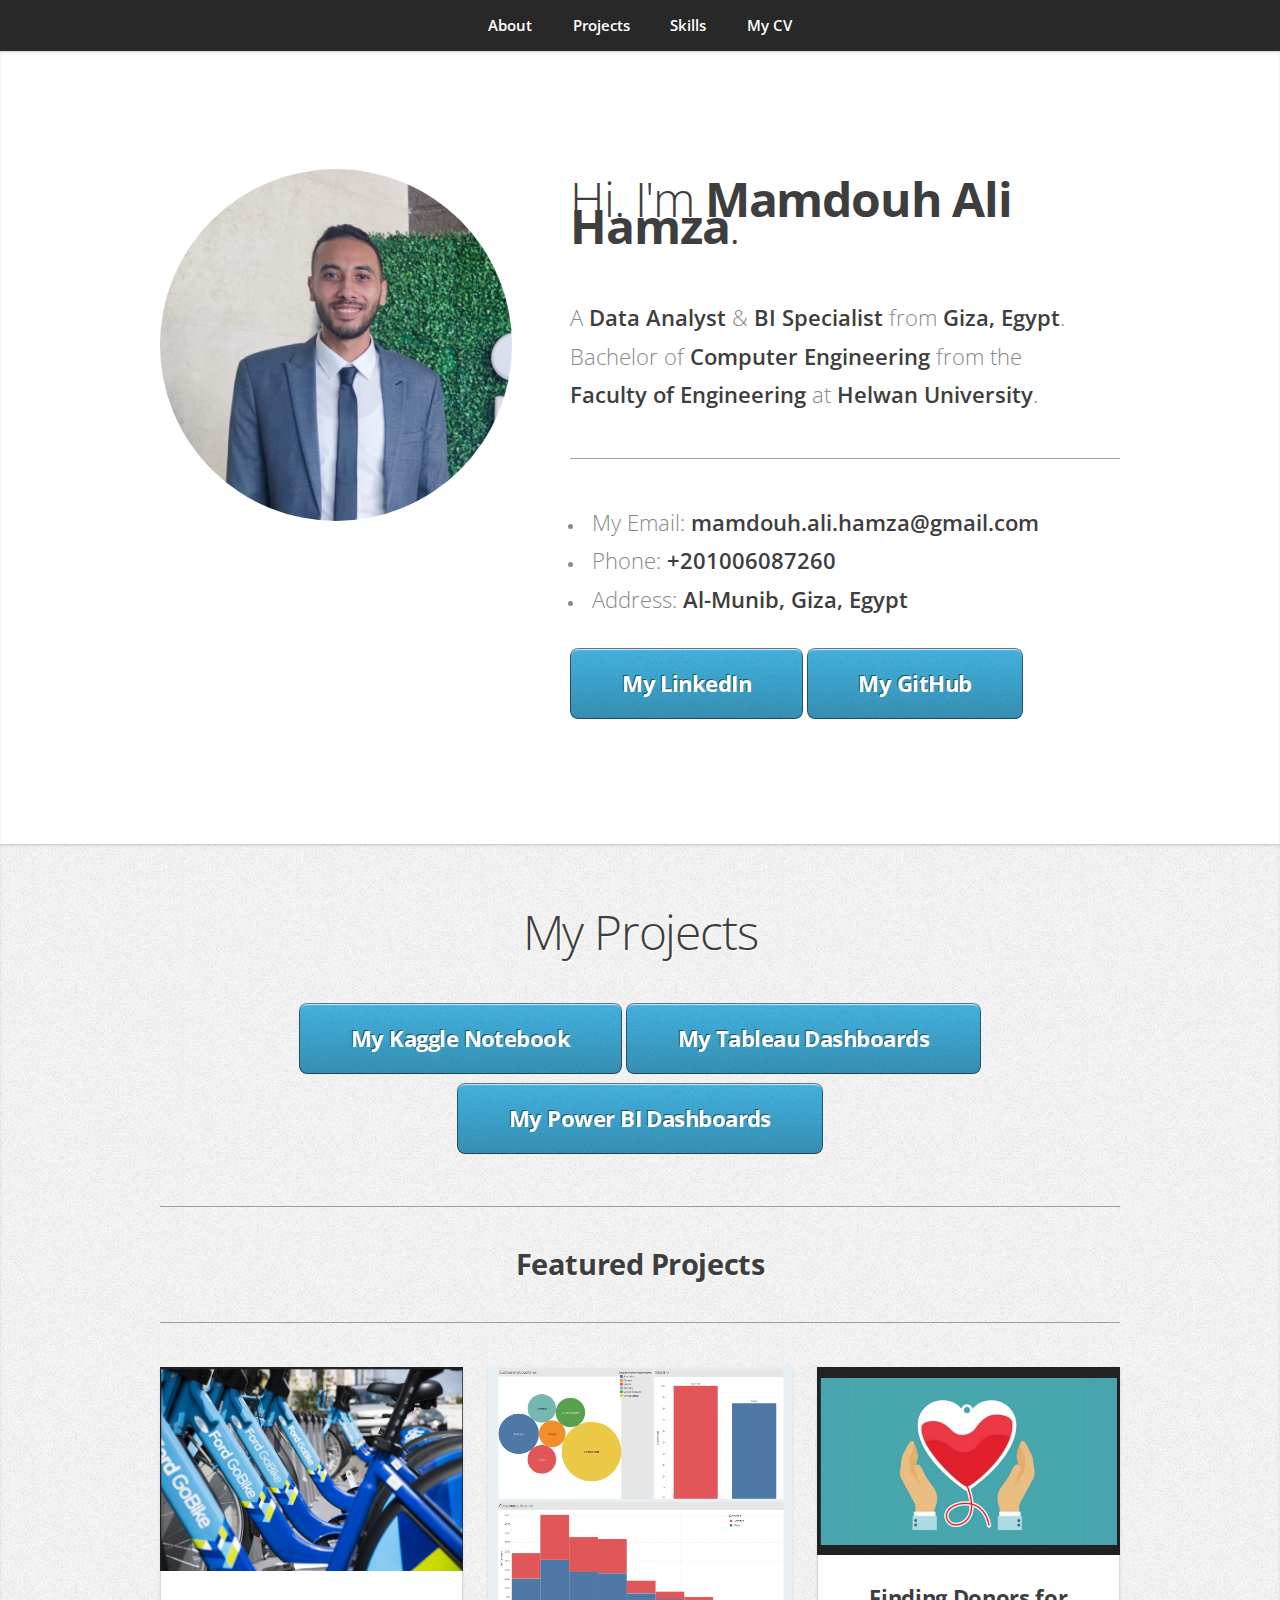
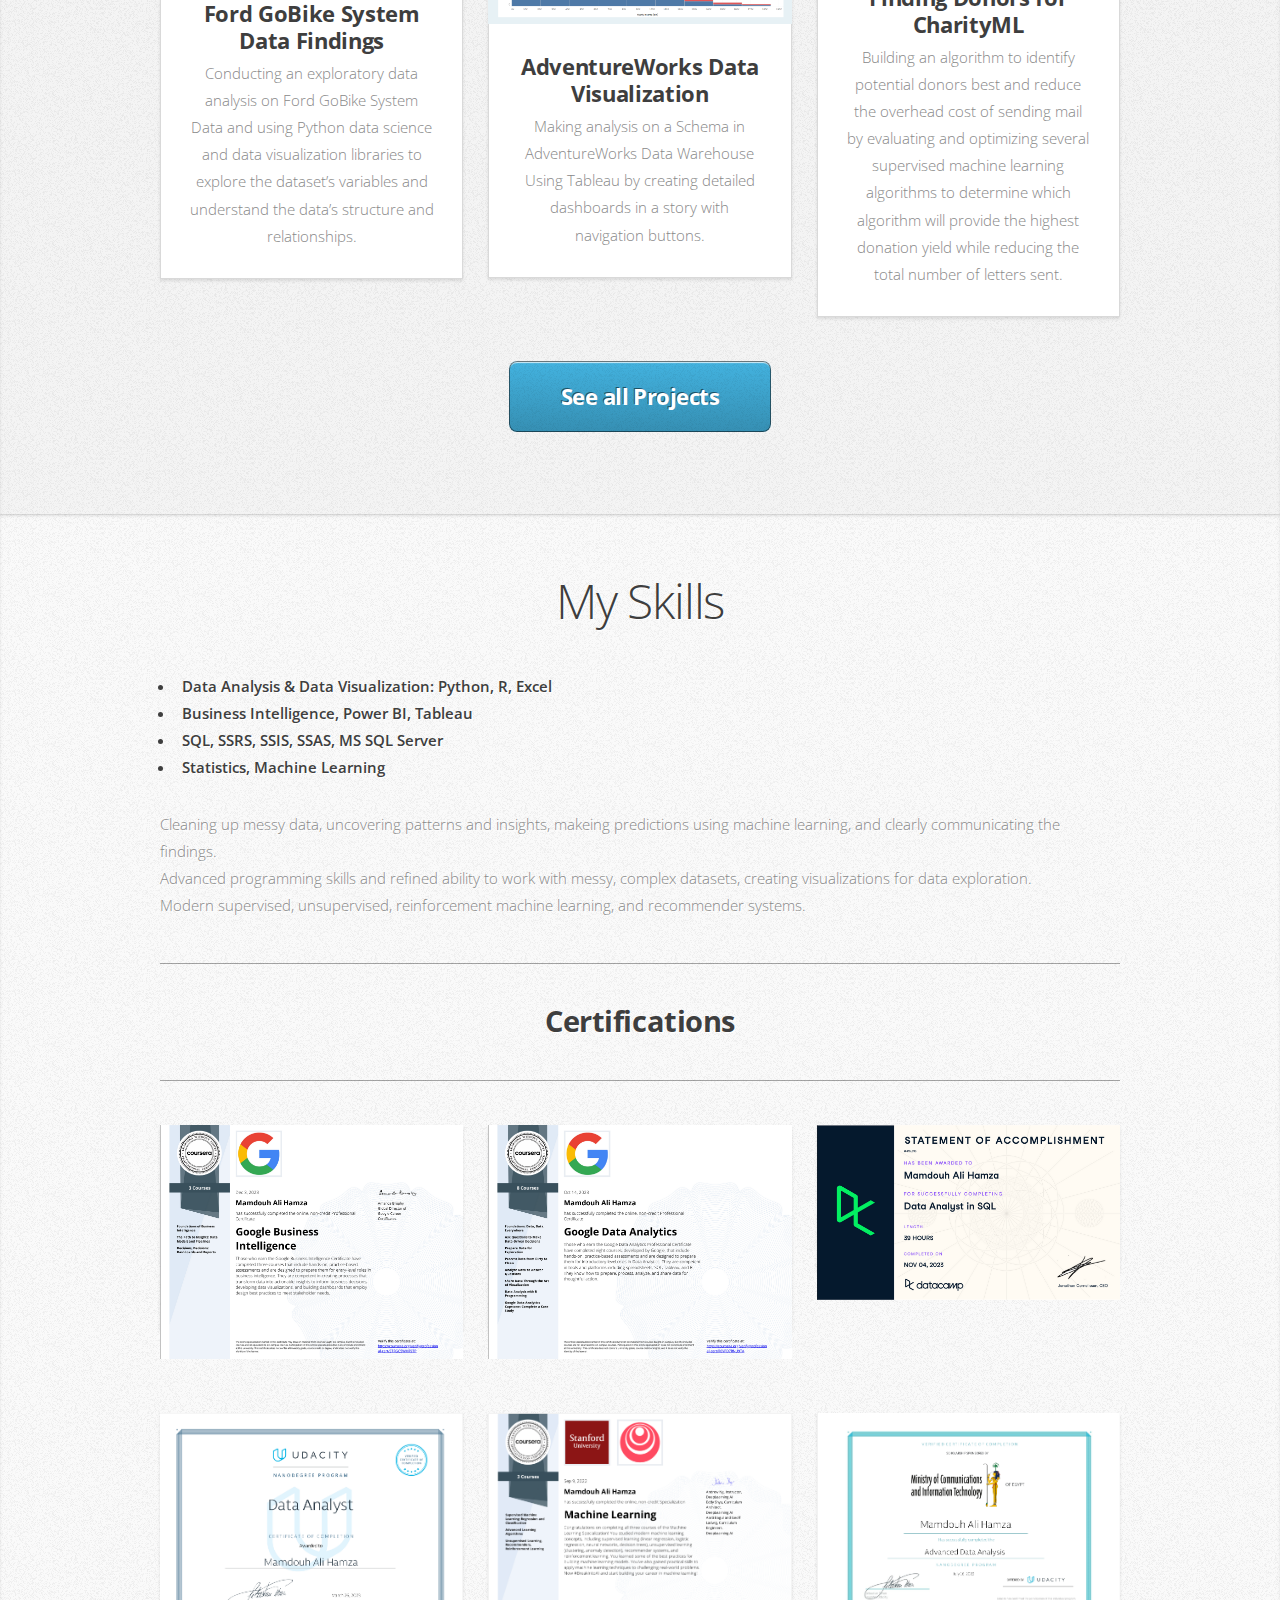
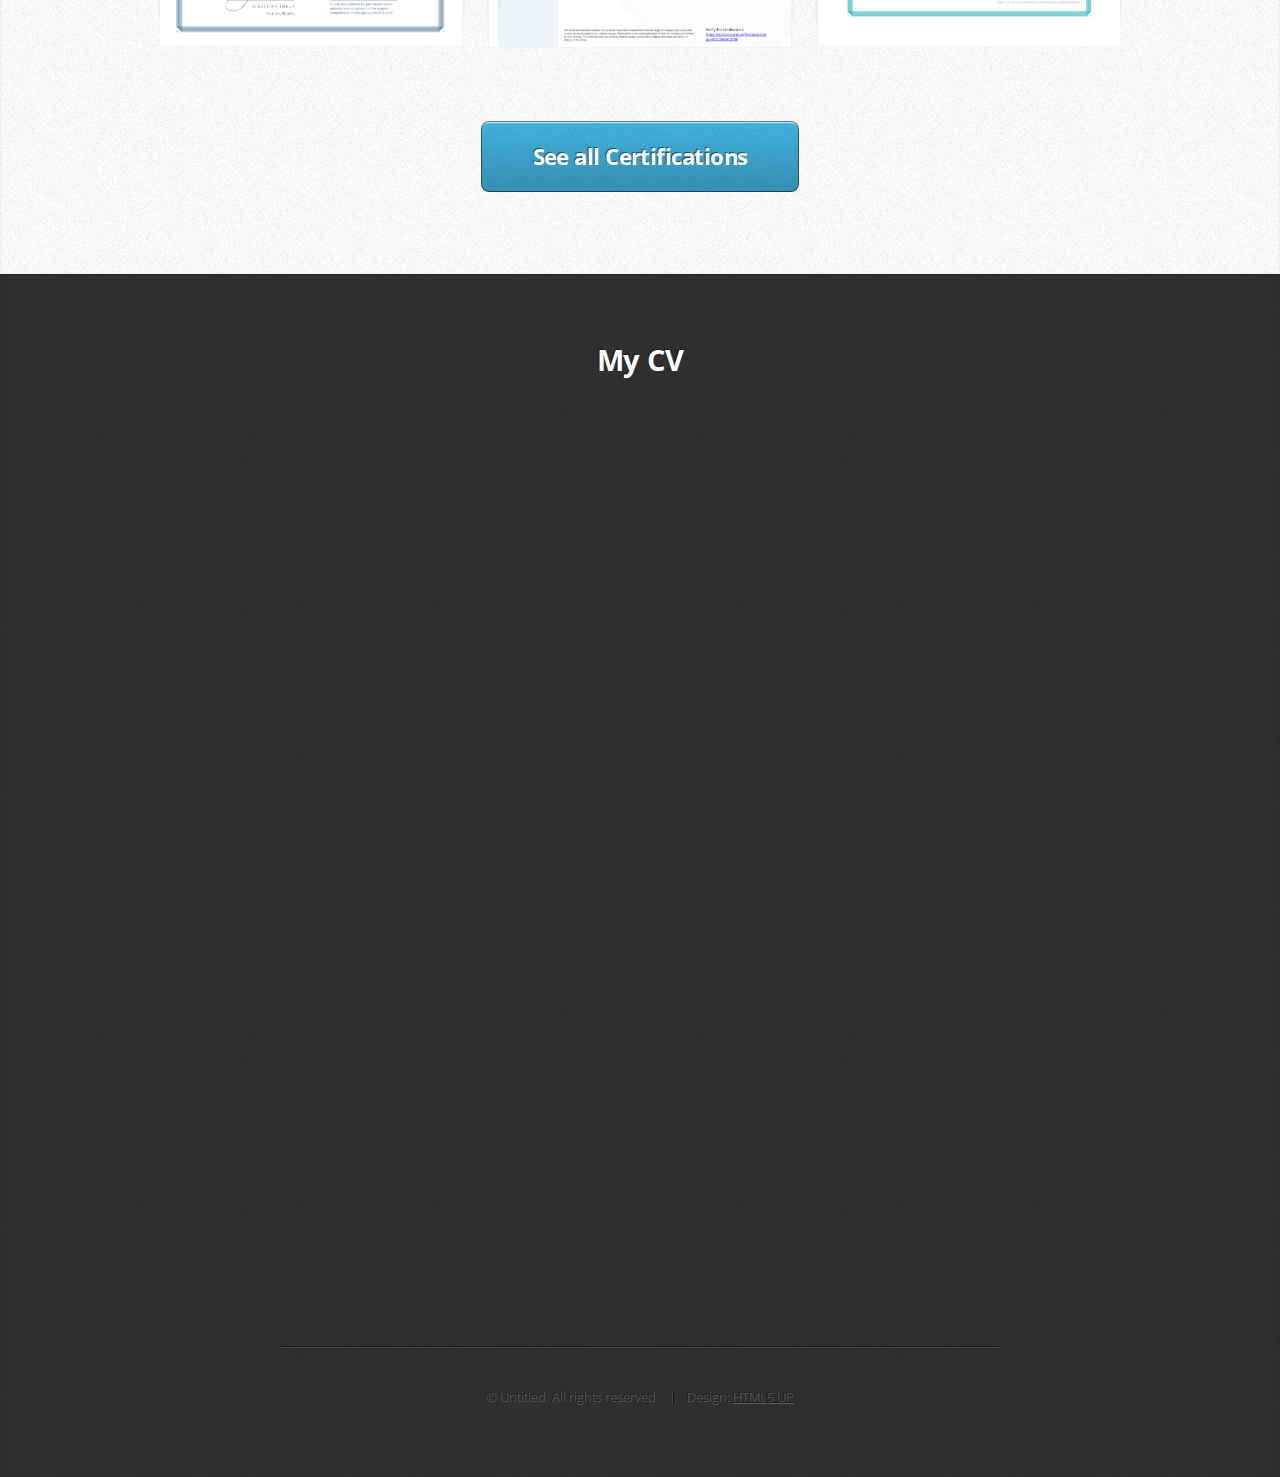
==== commit cb50c565: "A lot of modifications" ====
--- a/index.html
+++ b/index.html
@@ -10,6 +10,7 @@
 		<meta charset="utf-8" />
 		<meta name="viewport" content="width=device-width, initial-scale=1, user-scalable=no" />
 		<link rel="stylesheet" href="assets/css/main.css" />
+		<link rel="icon" type="image/jpg" href="images/p1.jpg"/>
 	</head>
 
 	<body class="is-preload">
@@ -17,14 +18,10 @@
 		<!-- Nav -->
 			<nav id="nav">
 				<ul class="container">
-					<li><a href="#top">Home</a></li>
-					<li><a href="#work">Certifications</a></li>
+					<li><a href="#top">About</a></li>
 					<li><a href="#portfolio">Projects</a></li>
-					<li><a href="#contact">Contact & Resume</a></li>
-					
-					<li><a href="https://www.linkedin.com/in/mamdouh-ali-hamza/" target="_blank" class="icon brands fa-linkedin-in"><span class="label">LinkedIn</span></a></li>
-					<li><a href="https://github.com/mamdouh-ali-hamza" target="_blank" class="icon brands fa-github"><span class="label">Github</span></a></li>					
-					<li><p>mamdouh.ali.hamza@gmail.com</p></li>			
+					<li><a href="#work">Skills</a></li>
+					<li><a href="#contact">My CV</a></li>							
 				</ul>				
 			</nav>
 
@@ -33,68 +30,49 @@
 				<div class="container">
 					<div class="row">
 						<div class="col-4 col-5-large col-12-medium">
-							<span class="image fit"><img src="images/profile image1.jpg" alt="" /></span>
+							<span class="image fit"><img src="images/profile image2.jpg" alt="" /></span>
 						</div>
 						<div class="col-8 col-7-large col-12-medium">
 							<header>
 								<h1>Hi. I'm <strong>Mamdouh Ali Hamza</strong>.</h1>
 							</header>
-							<p>A <strong>Data Analyst & BI Specialist</strong> from Giza, Egypt.</br>
-								 I graduated with a Bachelor of Computer Engineering. 
-								With skills in Data Analysis using Python, Numpy, and Pandas. 
-								Also, skills in Data visualization using Matplotlib and Seaborn. 
-								I use BI tools like Power BI and Tableau. 
-								With very good skills in  SQL and experience in database MS SQL Server, SSRS, SSIS, and SSAS.
-								With a good knowledge of Statistics and Machine Learning algorithms.
+							<p>A <strong>Data Analyst</strong> & <strong>BI Specialist</strong> from <strong>Giza, Egypt</strong>.</br>
+								Bachelor of <strong>Computer Engineering</strong> from the </br><strong>Faculty of Engineering</strong> at <strong>Helwan University</strong>.								
 							</p>
-							<a href="#work" class="button large scrolly">&darr; See my certifications &darr;</a>
-						</div>
-					</div>
-				</div>
-			</article>
-
-		<!-- Work -->
-			<article id="work" class="wrapper style2">
-				<div class="container">
-					<header>
-						<h2>Featured Certifications</h2>						
-					</header>
-					<div class="row">
-						<div class="col-4 col-6-medium col-12-small">
-							<article class="box style2">
-								<a href="https://confirm.udacity.com/9THH42YD" target="_blank" class="image featured"><img src="images/Udacity Data Analyst Certification.png" alt="" /></a>
-								<h3><a href="https://confirm.udacity.com/9THH42YD" target="_blank">Data Analyst, Udacity</a></h3>
-								<p>Learnt to clean up messy data, uncover patterns and insights, make predictions using machine learning, and clearly communicate your findings.</p>
-							</article>
-						</div>
-						<div class="col-4 col-6-medium col-12-small">
-							<article class="box style2">
-								<a href="https://confirm.udacity.com/GXPAGW4D" target="_blank" class="image featured"><img src="images/Advanced Data Analysis Certificate.png" alt="" /></a>
-								<h3><a href="https://confirm.udacity.com/GXPAGW4D" target="_blank">Advanced Data Analysis</a></h3>
-								<p>Advanced my programming skills and refined my ability to work with messy, complex datasets, creating visualizations for data exploration.</p>
-							</article>
-						</div>
-						<div class="col-4 col-6-medium col-12-small">
-							<article class="box style2">
-								<a href="https://coursera.org/verify/specialization/5RCCFM9C37RP" target="_blank" class="image featured"><img src="images/Machine Learning Specialization Coursera.png" alt="" /></a>
-								<h3><a href="https://coursera.org/verify/specialization/5RCCFM9C37RP" target="_blank">Machine Learning Specialization</a></h3>
-								<p>Studied modern supervised, unsupervised, reinforcement machine learning, and recommender systems.</p>
-							</article>
-						</div>
-					</div>
-					<footer>
-						<p><a href="https://drive.google.com/drive/folders/1p9ym1HGi2XaCDdaKX_CUDYVNmpRXcltv?usp=sharing" target="_blank">For all certifications click here</a></p>
-						<a href="#portfolio" class="button large scrolly">&darr; See some of my recent work &darr;</a>
-					</footer>
-				</div>
-			</article>
+
+							<hr />
+							
+							<ul id="cont">
+								<li><p>My Email: <strong>mamdouh.ali.hamza@gmail.com</strong></p></li>
+								<li><p>Phone: <strong>+201006087260</strong></p></li>
+								<li><p>Address: <strong>Al-Munib, Giza, Egypt</strong></p></li>
+								
+														
+							</ul>
+							<a href="https://www.linkedin.com/in/mamdouh-ali-hamza/"  target="_blank"  class="button large scrolly">My LinkedIn</a>
+							<a href="https://github.com/mamdouh-ali-hamza"  target="_blank"  class="button large scrolly">My GitHub</a>
+						</div>
+					</div>
+				</div>
+			</article>
+
+		
 
 		<!-- Portfolio -->
 			<article id="portfolio" class="wrapper style3">
 				<div class="container">
 					<header>
-						<h2>Featured Projects</h2>						
+						<h1>My Projects</h1>						
 					</header>
+					<div>
+						<a href="https://www.kaggle.com/mamdouhalihamza/code"  target="_blank"  class="button large scrolly">My Kaggle Notebook</a>
+						<a href="https://public.tableau.com/app/profile/mamdouh.ali.hamza/vizzes"  target="_blank"  class="button large scrolly">My Tableau Dashboards</a>
+						<a href="https://www.novypro.com/profile_projects/mamdouh-ali-hamza"  target="_blank"  class="button large scrolly">My Power BI Dashboards</a>
+						
+					</div>
+					<hr />
+					<h2>Featured Projects</h2>
+					<hr />
 					<div class="row">
 						<div class="col-4 col-6-medium col-12-small">
 							<article class="box style2">
@@ -124,24 +102,109 @@
 						</div>
 					</div>
 					<footer>
-						<p><a href="https://github.com/mamdouh-ali-hamza?tab=repositories" target="_blank">For all projects click here</a></p>
-						<a href="#contact" class="button large scrolly">&darr; Get in touch with me &darr;</a>
+						<a href="https://github.com/mamdouh-ali-hamza?tab=repositories"  
+						class="button large scrolly" target="_blank">See all Projects</a>
 					</footer>
 				</div>
 			</article>
+
+
+
+
+		<!-- Work -->
+			<article id="work" class="wrapper style2">
+				<div class="container">
+					<header>
+						<h1>My Skills</h1>				
+					</header>
+					<div id="skill">
+						<strong>
+							<ul>
+								<li><p>Data Analysis & Data Visualization: Python, R, Excel</p></li>
+								<li><p>Business Intelligence, Power BI, Tableau</p></li>
+								<li><p>SQL, SSRS, SSIS, SSAS, MS SQL Server</p></li>
+								<li><p>Statistics, Machine Learning</p></li>							
+							</ul>
+						</strong>
+						
+						<p>Cleaning up messy data, uncovering patterns and insights, makeing predictions using machine learning, and clearly communicating the findings.</p>
+						<p>Advanced programming skills and refined ability to work with messy, complex datasets, creating visualizations for data exploration.</p>
+						<p>Modern supervised, unsupervised, reinforcement machine learning, and recommender systems.</p>
+						
+					</div>
+					<hr />
+					<h2>Certifications</h2>
+					<hr />
+					<div class="row">
+
+						<div class="col-4 col-6-medium col-12-small">
+							<article class="box style2" style="padding-bottom: 0px;">
+								<a href="https://drive.google.com/file/d/181SMWtIm8kpKnI1akkilrFQaTJUP_kkp/view?usp=drive_link" target="_blank" class="image featured">
+									<img src="images/Google Business Intelligence Certification.png" alt="" />
+								</a>
+							</article>
+						</div>
+
+						<div class="col-4 col-6-medium col-12-small">
+							<article class="box style2" style="padding-bottom: 0px;">
+								<a href="https://drive.google.com/file/d/1xxnbK5LhkjlzbLBTbqf62CbPV-055qtx/view?usp=drive_link" target="_blank" class="image featured">
+									<img src="images/Google Data Analytics Certification.png" alt="" />
+								</a>
+							</article>
+						</div>
+
+						<div class="col-4 col-6-medium col-12-small">
+							<article class="box style2" style="padding-bottom: 0px;">
+								<a href="https://drive.google.com/file/d/1cBojFKOWAKRNOKI6PN5NH738P_9FrIlI/view?usp=drive_link" target="_blank" class="image featured">
+									<img src="images/Data Analyst in SQL Certifications.png" alt="" />
+								</a>
+							</article>
+						</div>
+
+						<div class="col-4 col-6-medium col-12-small">
+							<article class="box style2" style="padding-bottom: 0px;">
+								<a href="https://drive.google.com/file/d/1S9Xcy5bmBbv59PEqIxCChWexpm7GR9vy/view?usp=drive_link" target="_blank" class="image featured">
+									<img src="images/Udacity Data Analyst Certification.png" alt="" />
+								</a>
+							</article>
+						</div>
+
+						<div class="col-4 col-6-medium col-12-small">
+							<article class="box style2" style="padding-bottom: 0px;">
+								<a href="https://drive.google.com/file/d/1Vat--yTwtfn2TX9H8g9BcizxZhfFlxr1/view?usp=drive_link" target="_blank" class="image featured">
+									<img src="images/Machine Learning Specialization Coursera.png" alt="" />
+								</a>
+							</article>
+						</div>
+
+						<div class="col-4 col-6-medium col-12-small">
+							<article class="box style2" style="padding-bottom: 0px;">
+								<a href="https://drive.google.com/file/d/15C7IGUF0WuBG52IcskvsckMZM6DEGSHj/view?usp=drive_link" target="_blank" class="image featured">
+									<img src="images/Advanced Data Analysis Certificate.png" alt="" />
+								</a>
+							</article>
+						</div>
+
+					</div>
+
+					<footer>
+						<a href="https://drive.google.com/drive/folders/1p9ym1HGi2XaCDdaKX_CUDYVNmpRXcltv?usp=sharing"  
+						class="button large scrolly" target="_blank">See all Certifications</a>
+					</footer>
+				</div>
+			</article>
+
+
+
 
 		<!-- Contact -->
 			<article id="contact" class="wrapper style4">
 				<div class="container medium">
 					<header>
-						<h2>Contact</h2>
-						<p>Email: mamdouh.ali.hamza@gmail.com</br>
-							Phone: +201006087260</br>
-							Address: Al-Munib, Giza, Egypt</br>							
-						</p>
+						<h2>My CV</h2>
 					</header>
 					<div class="row">
-						<div class="col-12">
+						<!-- <div class="col-12">
 							<ul class="social">
 								<li><a href="https://www.linkedin.com/in/mamdouh-ali-hamza/" target="_blank" class="icon brands fa-linkedin-in"><span class="label">LinkedIn</span></a></li>
 								<li><a href="https://github.com/mamdouh-ali-hamza" target="_blank" class="icon brands fa-github"><span class="label">Github</span></a></li>
@@ -149,14 +212,14 @@
 								<li><a href="https://mamdouh-ali-hamza.github.io/" target="_blank" class="icon brands fa-dribbble"><span class="label">Website</span></a></li>																							
 							</ul>
 							
-						</div>
-						<div class="col-12">
-							<hr />
-							<h3>My resume</h3>
-							<iframe src="https://drive.google.com/file/d/1KyeKARijYK1q4yAAf-oAs0cbJxmeyKhV/preview" width="640" height="480" allow="autoplay"></iframe>
-							<hr />
-						</div>
-					</div>
+						</div> -->
+						<div class="col-12 col-4 col-6-medium col-12-small responsive-iframe-container">
+							<iframe src="https://drive.google.com/file/d/1KyeKARijYK1q4yAAf-oAs0cbJxmeyKhV/preview" allowfullscreen></iframe>	
+						</div>
+					</div>
+
+					<hr />
+
 					<footer>
 						<ul id="copyright">
 							<li>&copy; Untitled. All rights reserved.</li><li>Design: <a href="http://html5up.net">HTML5 UP</a></li>
--- a/assets/css/main.css
+++ b/assets/css/main.css
@@ -2443,3 +2443,49 @@
 					}
 
 	}
+
+
+
+
+	#skill p{
+		margin-bottom: 0em;
+		text-align: left;
+	}
+
+
+
+
+
+	#cont p{
+		margin-bottom: 0em;
+	}
+
+
+	iframe {
+		aspect-ratio: 16/9;
+		width: 100%;
+	  }
+
+
+	  .responsive-iframe-container {
+		position: relative;
+		overflow: hidden;
+		width: 100%;
+		padding-top: 120%; /* 16:9 Aspect Ratio (divide 9 by 16 = 0.5625) */
+	  }
+	  
+	  .responsive-iframe-container iframe {
+		position: absolute;
+		top: 0;
+		left: 0;
+		width: 100%;
+		height: 100%;
+	  }
+
+
+
+
+/* Add a class to highlight the active navbar item */
+nav a.active {
+    color: #ff8c00; /* Change the color for the active state */
+}
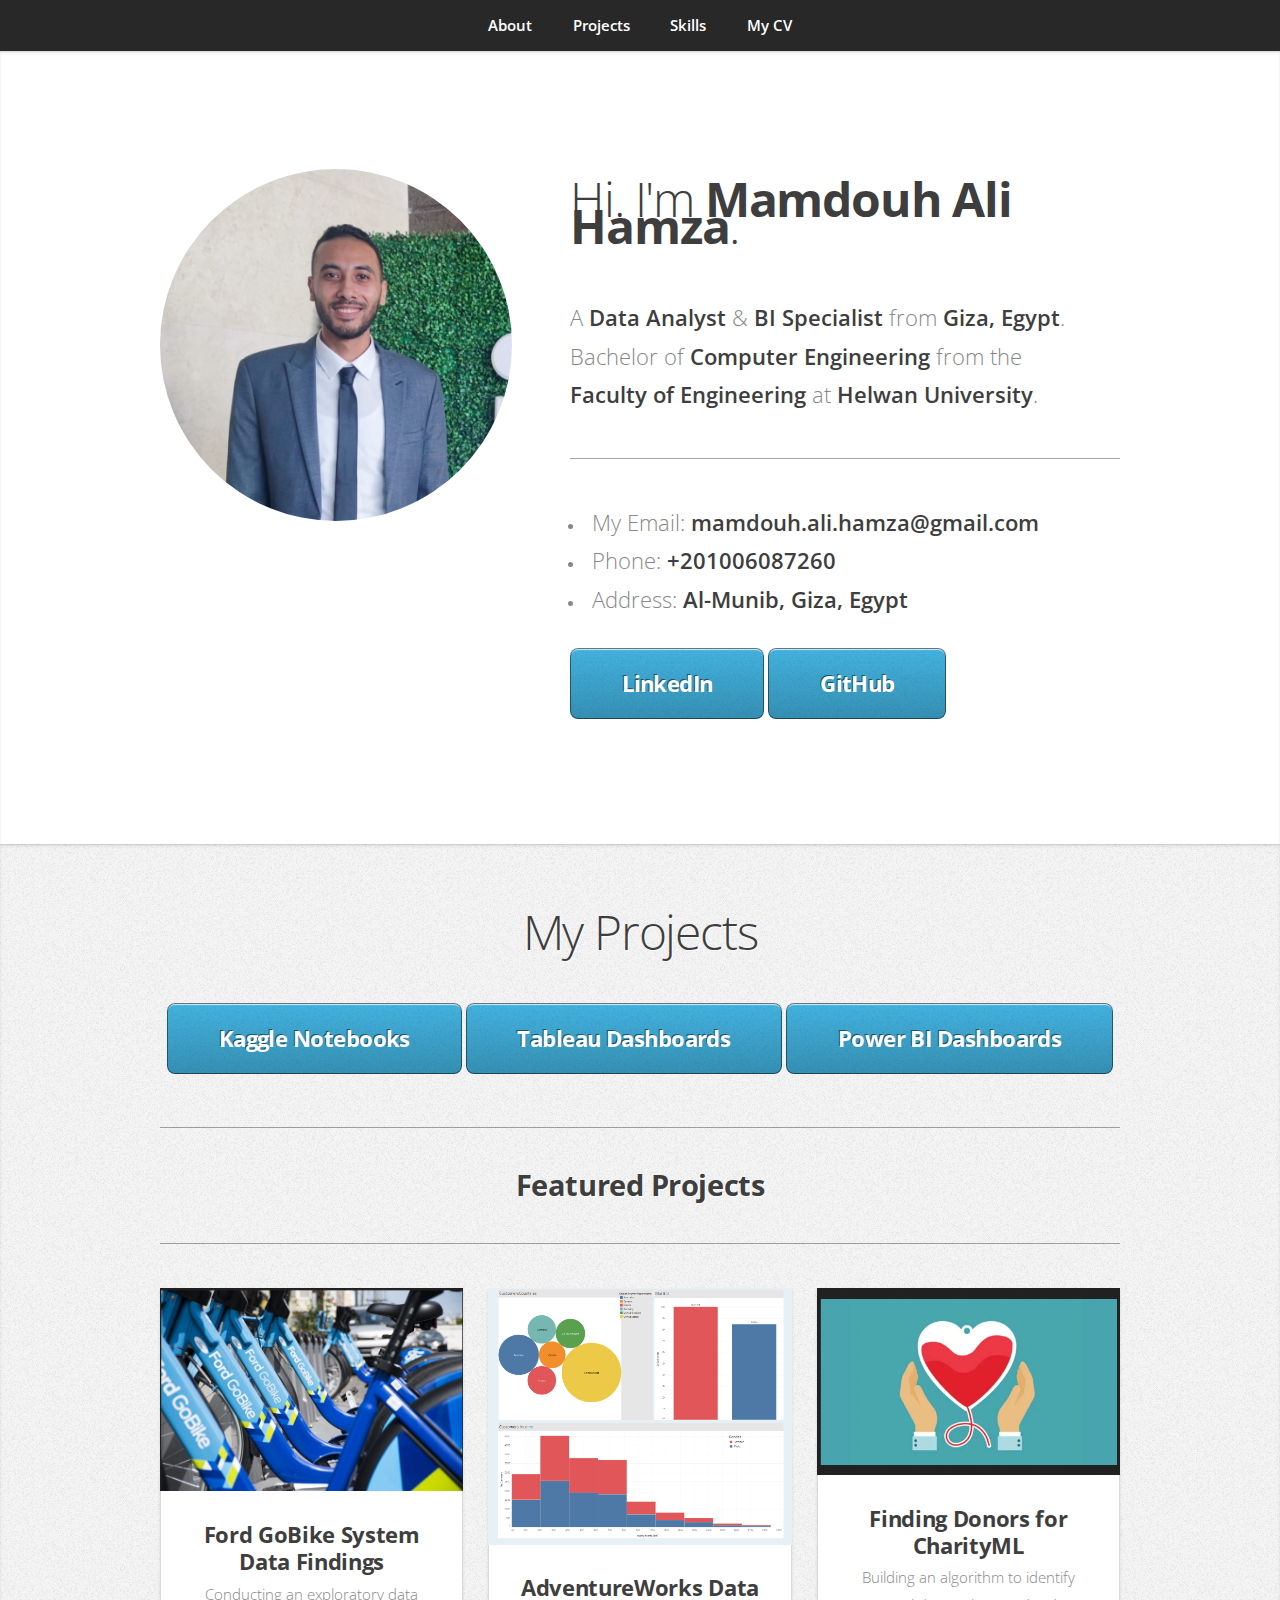
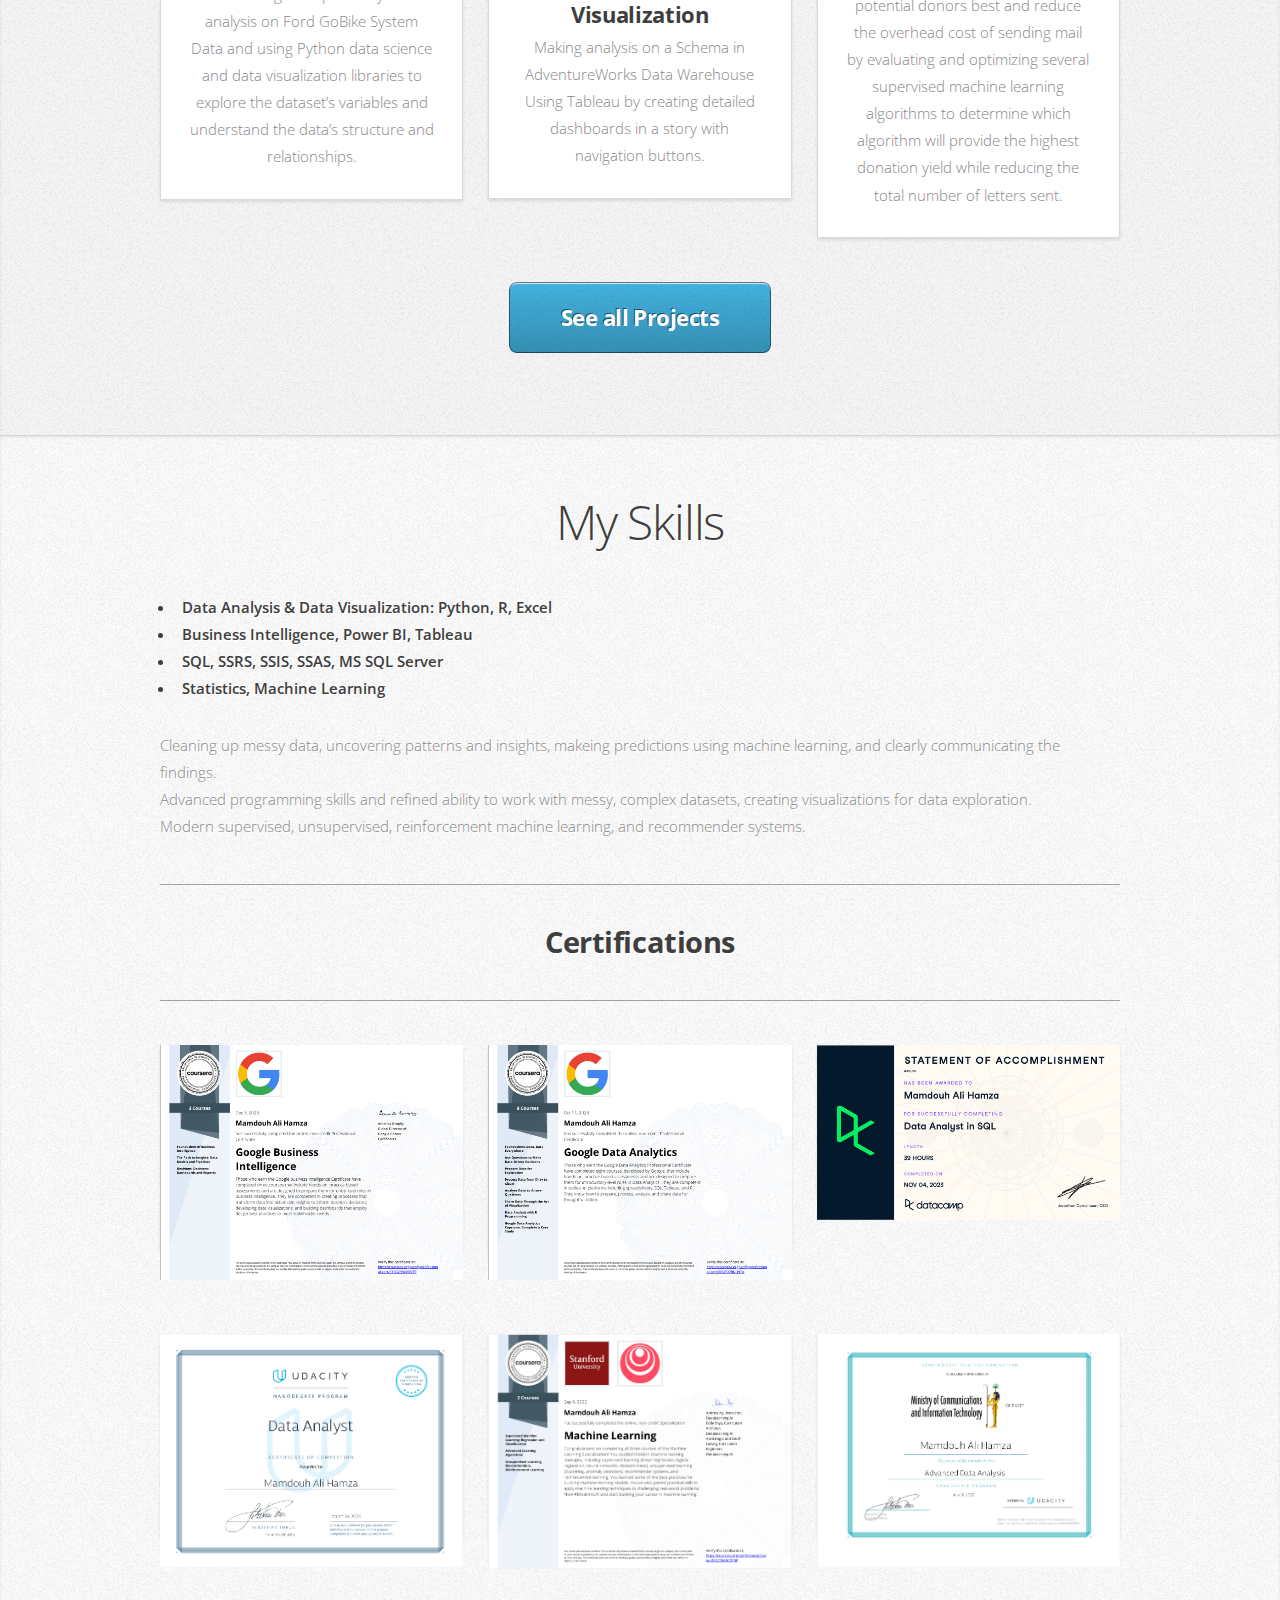
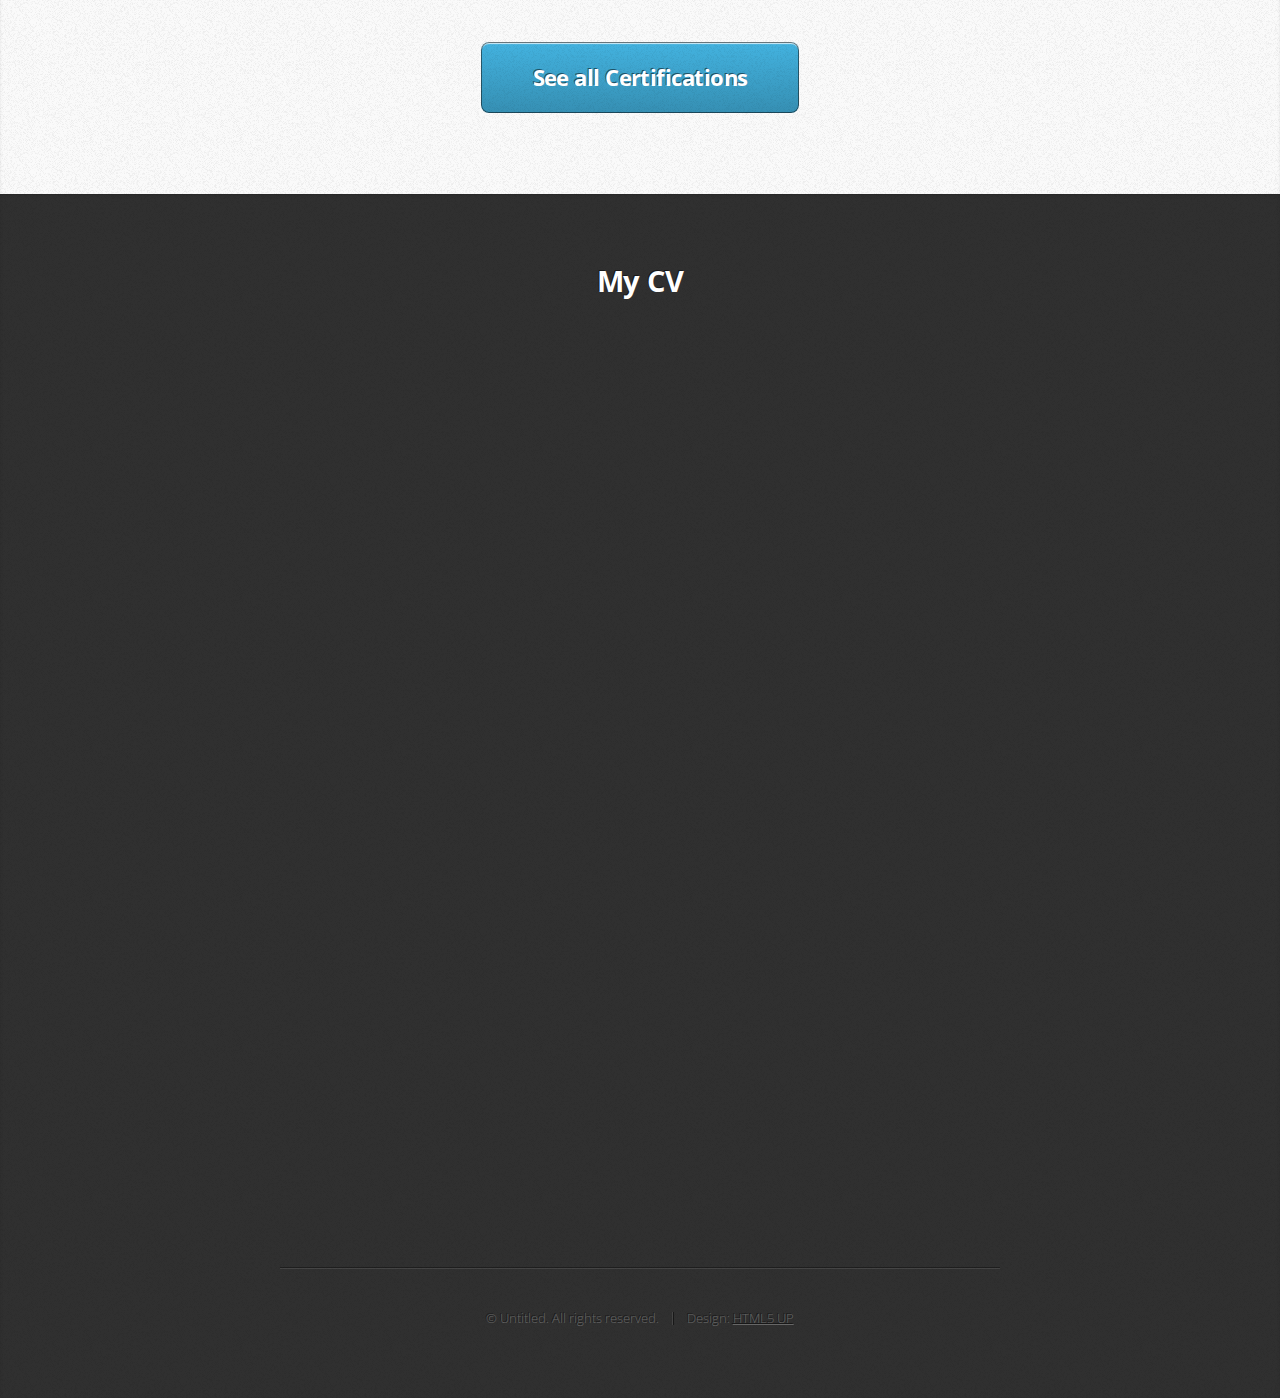
==== commit 9ebec34f: "Update index.html" ====
--- a/index.html
+++ b/index.html
@@ -49,8 +49,8 @@
 								
 														
 							</ul>
-							<a href="https://www.linkedin.com/in/mamdouh-ali-hamza/"  target="_blank"  class="button large scrolly">My LinkedIn</a>
-							<a href="https://github.com/mamdouh-ali-hamza"  target="_blank"  class="button large scrolly">My GitHub</a>
+							<a href="https://www.linkedin.com/in/mamdouh-ali-hamza/"  target="_blank"  class="button large scrolly">LinkedIn</a>
+							<a href="https://github.com/mamdouh-ali-hamza"  target="_blank"  class="button large scrolly">GitHub</a>
 						</div>
 					</div>
 				</div>
@@ -65,9 +65,9 @@
 						<h1>My Projects</h1>						
 					</header>
 					<div>
-						<a href="https://www.kaggle.com/mamdouhalihamza/code"  target="_blank"  class="button large scrolly">My Kaggle Notebook</a>
-						<a href="https://public.tableau.com/app/profile/mamdouh.ali.hamza/vizzes"  target="_blank"  class="button large scrolly">My Tableau Dashboards</a>
-						<a href="https://www.novypro.com/profile_projects/mamdouh-ali-hamza"  target="_blank"  class="button large scrolly">My Power BI Dashboards</a>
+						<a href="https://www.kaggle.com/mamdouhalihamza/code"  target="_blank"  class="button large scrolly">Kaggle Notebooks</a>
+						<a href="https://public.tableau.com/app/profile/mamdouh.ali.hamza/vizzes"  target="_blank"  class="button large scrolly">Tableau Dashboards</a>
+						<a href="https://www.novypro.com/profile_projects/mamdouh-ali-hamza"  target="_blank"  class="button large scrolly">Power BI Dashboards</a>
 						
 					</div>
 					<hr />
